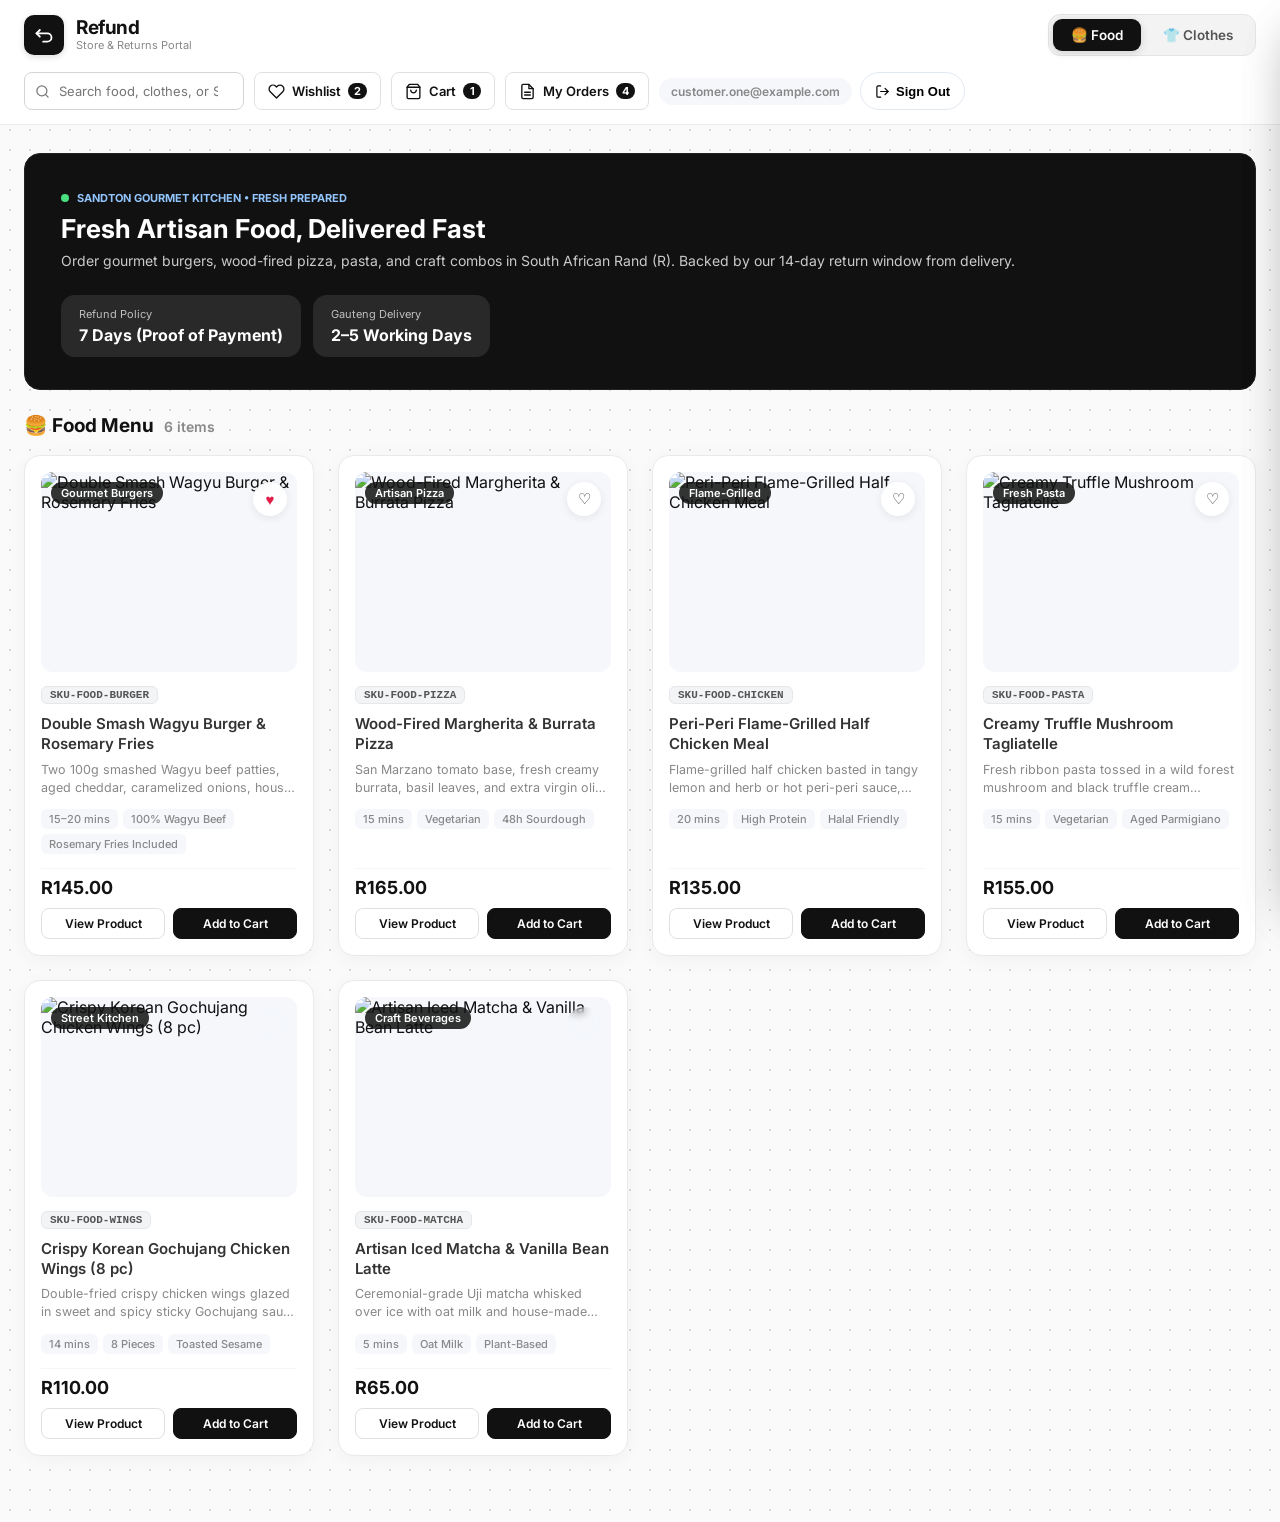
==== frontend/dashboard.html @ 079308e9 "Fix store pages that never ran because of duplicate consts Classic scripts on a page share one globa" ====
<!DOCTYPE html>
<html lang="en">
<head>
  <meta charset="UTF-8" />
  <meta name="viewport" content="width=device-width, initial-scale=1.0" />
  <title>Refund — Storefront &amp; Checkout</title>
  <!-- Inter Font -->
  <link rel="preconnect" href="https://fonts.googleapis.com" />
  <link rel="preconnect" href="https://fonts.gstatic.com" crossorigin />
  <link href="https://fonts.googleapis.com/css2?family=Inter:wght@400;500;600;700&display=swap" rel="stylesheet" />
  <link rel="stylesheet" href="store.css" />
  <!-- Supabase JS SDK v2 via CDN -->
  <script src="https://cdn.jsdelivr.net/npm/@supabase/supabase-js@2"></script>
</head>
<body class="refund-theme">
  <!-- ========================================================================
       1. NAVIGATION BAR
       ======================================================================== -->
  <header class="site-header">
    <div class="header-inner">
      <!-- Left: Refund Logo & Brand -->
      <a href="store.html" class="brand-link" aria-label="Refund Store Home">
        <div class="app-logo" aria-hidden="true">
          <svg width="20" height="20" viewBox="0 0 24 24" fill="none" xmlns="http://www.w3.org/2000/svg">
            <path d="M3 10H16C18.7614 10 21 12.2386 21 15C21 17.7614 18.7614 20 16 20H11" stroke="white" stroke-width="2.2" stroke-linecap="round" stroke-linejoin="round"/>
            <path d="M7 6L3 10L7 14" stroke="white" stroke-width="2.2" stroke-linecap="round" stroke-linejoin="round"/>
          </svg>
        </div>
        <div class="brand-text">
          <span class="brand-name">Refund</span>
          <span class="brand-tag">Store &amp; Returns Portal</span>
        </div>
      </a>

      <!-- Center: Prominent Category Switcher Toggle (🍔 Food vs 👕 Clothes) -->
      <div class="category-switcher" role="tablist" aria-label="Product Category Switcher">
        <button
          type="button"
          class="switcher-pill is-active"
          data-category="food"
          role="tab"
          aria-selected="true"
        >
          <span>🍔 Food</span>
        </button>
        <button
          type="button"
          class="switcher-pill"
          data-category="clothes"
          role="tab"
          aria-selected="false"
        >
          <span>👕 Clothes</span>
        </button>
      </div>

      <!-- Right: Search, Wishlist, Cart, My Orders & Sign Out -->
      <div class="header-actions">
        <!-- Real-Time Search Bar -->
        <div class="search-wrapper">
          <svg class="search-icon" width="15" height="15" viewBox="0 0 24 24" fill="none" stroke="currentColor" stroke-width="2" stroke-linecap="round" stroke-linejoin="round" aria-hidden="true">
            <circle cx="11" cy="11" r="8"></circle>
            <line x1="21" y1="21" x2="16.65" y2="16.65"></line>
          </svg>
          <input
            type="search"
            id="product-search"
            class="search-input"
            placeholder="Search food, clothes, or SKU..."
            aria-label="Search products"
          />
        </div>

        <!-- Wishlist Button -->
        <button type="button" id="open-wishlist-btn" class="action-icon-btn" aria-label="Open Wishlist">
          <svg width="17" height="17" viewBox="0 0 24 24" fill="none" stroke="currentColor" stroke-width="1.9" stroke-linecap="round" stroke-linejoin="round" aria-hidden="true">
            <path d="M20.84 4.61a5.5 5.5 0 0 0-7.78 0L12 5.67l-1.06-1.06a5.5 5.5 0 0 0-7.78 7.78l1.06 1.06L12 21.23l7.78-7.78 1.06-1.06a5.5 5.5 0 0 0 0-7.78z"></path>
          </svg>
          <span class="btn-label">Wishlist</span>
          <span id="wishlist-count-badge" class="counter-badge" hidden>0</span>
        </button>

        <!-- Cart Button -->
        <button type="button" id="open-cart-btn" class="action-icon-btn" aria-label="Open Cart">
          <svg width="17" height="17" viewBox="0 0 24 24" fill="none" stroke="currentColor" stroke-width="1.9" stroke-linecap="round" stroke-linejoin="round" aria-hidden="true">
            <path d="M6 2L3 6v14a2 2 0 0 0 2 2h14a2 2 0 0 0 2-2V6l-3-4z"></path>
            <line x1="3" y1="6" x2="21" y2="6"></line>
            <path d="M16 10a4 4 0 0 1-8 0"></path>
          </svg>
          <span class="btn-label">Cart</span>
          <span id="cart-count-badge" class="counter-badge" hidden>0</span>
        </button>

        <!-- My Orders Link -->
        <a href="orders.html" id="open-orders-btn" class="action-icon-btn" style="text-decoration: none;" aria-label="My Orders">
          <svg width="17" height="17" viewBox="0 0 24 24" fill="none" stroke="currentColor" stroke-width="1.9" stroke-linecap="round" stroke-linejoin="round" aria-hidden="true">
            <path d="M14 2H6a2 2 0 0 0-2 2v16a2 2 0 0 0 2 2h12a2 2 0 0 0 2-2V8z"></path>
            <polyline points="14 2 14 8 20 8"></polyline>
            <line x1="16" y1="13" x2="8" y2="13"></line>
            <line x1="16" y1="17" x2="8" y2="17"></line>
          </svg>
          <span class="btn-label">My Orders</span>
          <span id="orders-count-badge" class="counter-badge" hidden>0</span>
        </a>

        <!-- User Session & Sign Out -->
        <div class="user-menu">
          <span id="user-email-pill" class="user-email-pill" title="Signed-in account">customer.one@example.com</span>
          <button type="button" id="sign-out-btn" class="btn-signout" title="Sign Out">
            <svg width="15" height="15" viewBox="0 0 24 24" fill="none" stroke="currentColor" stroke-width="1.9" stroke-linecap="round" stroke-linejoin="round" aria-hidden="true">
              <path d="M9 21H5a2 2 0 0 1-2-2V5a2 2 0 0 1 2-2h4"></path>
              <polyline points="16 17 21 12 16 7"></polyline>
              <line x1="21" y1="12" x2="9" y2="12"></line>
            </svg>
            <span class="signout-label">Sign Out</span>
          </button>
        </div>
      </div>
    </div>
  </header>

  <!-- ========================================================================
       2. MAIN STOREFRONT CONTAINER
       ======================================================================== -->
  <main class="store-main">
    <!-- Store Hero Card -->
    <section class="store-hero-card">
      <div class="hero-copy">
        <div class="hero-eyebrow">
          <span class="status-dot"></span>
          <span id="hero-category-tag">SANDTON GOURMET FOOD &amp; APPAREL</span>
        </div>
        <h1 id="hero-title" class="hero-title">Fresh Artisan Food, Delivered Fast</h1>
        <p id="hero-subtitle" class="hero-subtitle">
          Every order is backed by our 14-day return window, measured from delivery. Switch between 🍔 Food and 👕 Clothes above.
        </p>
      </div>
      <div class="hero-stats">
        <div class="stat-pill">
          <span class="stat-label">Refund Policy</span>
          <strong class="stat-value">7 Days (Proof of Payment)</strong>
        </div>
        <div class="stat-pill">
          <span class="stat-label">Gauteng Delivery</span>
          <strong class="stat-value">2–5 Working Days</strong>
        </div>
      </div>
    </section>

    <!-- Catalog Toolbar -->
    <section class="catalog-toolbar" aria-label="Catalog Status">
      <div class="toolbar-left">
        <h2 id="catalog-heading" class="catalog-heading">🍔 Food Menu</h2>
        <span id="catalog-count" class="catalog-count">6 items</span>
      </div>
      <div class="toolbar-right">
        <button type="button" id="clear-search-btn" class="btn-outline btn-xs" hidden>
          Clear Filter
        </button>
      </div>
    </section>

    <!-- Product Grid -->
    <section id="product-grid" class="product-grid" aria-live="polite">
      <!-- Populated dynamically by store.js -->
    </section>
  </main>

  <!-- ========================================================================
       3. SLIDE-OVER WISHLIST DRAWER
       ======================================================================== -->
  <div id="drawer-backdrop" class="overlay-backdrop" hidden></div>

  <aside id="wishlist-drawer" class="slide-drawer" aria-labelledby="wishlist-drawer-title" aria-hidden="true">
    <div class="drawer-header">
      <div class="drawer-title-group">
        <h2 id="wishlist-drawer-title" class="drawer-title">Saved Wishlist</h2>
        <span id="wishlist-drawer-count" class="pill-count">0 items</span>
      </div>
      <button type="button" class="icon-close-btn" data-close-drawer="wishlist" aria-label="Close Wishlist">
        <svg width="18" height="18" viewBox="0 0 24 24" fill="none" stroke="currentColor" stroke-width="2" stroke-linecap="round" stroke-linejoin="round"><line x1="18" y1="6" x2="6" y2="18"></line><line x1="6" y1="6" x2="18" y2="18"></line></svg>
      </button>
    </div>

    <div id="wishlist-items-container" class="drawer-body">
      <!-- Populated by store.js -->
    </div>

    <div class="drawer-footer">
      <button type="button" id="move-all-to-cart-btn" class="btn-primary btn-block">
        Move All to Cart
      </button>
    </div>
  </aside>

  <!-- ========================================================================
       4. SLIDE-OVER SHOPPING CART DRAWER
       ======================================================================== -->
  <aside id="cart-drawer" class="slide-drawer" aria-labelledby="cart-drawer-title" aria-hidden="true">
    <div class="drawer-header">
      <div class="drawer-title-group">
        <h2 id="cart-drawer-title" class="drawer-title">Your Shopping Cart</h2>
        <span id="cart-drawer-count" class="pill-count">0 items</span>
      </div>
      <button type="button" class="icon-close-btn" data-close-drawer="cart" aria-label="Close Cart">
        <svg width="18" height="18" viewBox="0 0 24 24" fill="none" stroke="currentColor" stroke-width="2" stroke-linecap="round" stroke-linejoin="round"><line x1="18" y1="6" x2="6" y2="18"></line><line x1="6" y1="6" x2="18" y2="18"></line></svg>
      </button>
    </div>

    <div id="cart-items-container" class="drawer-body">
      <!-- Populated by store.js -->
    </div>

    <div class="drawer-footer">
      <div class="summary-rows">
        <div class="summary-row">
          <span>Subtotal</span>
          <span id="cart-subtotal">R0.00</span>
        </div>
        <div class="summary-row">
          <span>Delivery (Gauteng)</span>
          <span id="cart-tax">Free</span>
        </div>
        <div class="summary-row summary-total">
          <span>Total (ZAR)</span>
          <span id="cart-total">R0.00</span>
        </div>
      </div>
      <button type="button" id="proceed-checkout-btn" class="btn-primary btn-block">
        Proceed to Payment / Checkout
      </button>
    </div>
  </aside>

  <!-- ========================================================================
       5. PRODUCT QUICK-VIEW MODAL
       ======================================================================== -->
  <div id="quick-view-modal" class="modal-overlay" role="dialog" aria-modal="true" aria-labelledby="qv-title" hidden>
    <div class="modal-card modal-card-lg">
      <button type="button" class="icon-close-btn modal-close-floating" id="close-quick-view-btn" aria-label="Close Product Details">
        <svg width="18" height="18" viewBox="0 0 24 24" fill="none" stroke="currentColor" stroke-width="2" stroke-linecap="round" stroke-linejoin="round"><line x1="18" y1="6" x2="6" y2="18"></line><line x1="6" y1="6" x2="18" y2="18"></line></svg>
      </button>

      <div class="qv-grid">
        <div class="qv-image-col">
          <img id="qv-image" src="" alt="" class="qv-image" />
          <span id="qv-category-badge" class="card-badge"></span>
        </div>

        <div class="qv-details-col">
          <div class="qv-header">
            <span id="qv-sku-tag" class="sku-pill">SKU-TSHIRT-M</span>
            <h2 id="qv-title" class="qv-title"></h2>
            <p id="qv-price" class="qv-price"></p>
          </div>

          <p id="qv-description" class="qv-description"></p>

          <!-- Dynamic Specs / Dietary / Size Selector -->
          <div id="qv-dynamic-specs" class="qv-dynamic-specs"></div>

          <!-- Quantity & Action Controls -->
          <div class="qv-controls">
            <div class="qty-selector-group">
              <span class="form-label">Quantity</span>
              <div class="qty-control">
                <button type="button" id="qv-qty-minus" class="qty-btn" aria-label="Decrease quantity">−</button>
                <span id="qv-qty-value" class="qty-value">1</span>
                <button type="button" id="qv-qty-plus" class="qty-btn" aria-label="Increase quantity">+</button>
              </div>
            </div>

            <div class="qv-action-buttons">
              <button type="button" id="qv-wishlist-btn" class="btn-outline">
                <span id="qv-wishlist-text">♡ Add to Wishlist</span>
              </button>
              <button type="button" id="qv-add-cart-btn" class="btn-primary">
                Add to Cart
              </button>
            </div>
          </div>
        </div>
      </div>
    </div>
  </div>

  <!-- ========================================================================
       6. DEMO PAYMENT & ORDER CONFIRMATION MODAL
       ======================================================================== -->
  <div id="checkout-modal" class="modal-overlay" role="dialog" aria-modal="true" aria-labelledby="checkout-modal-title" hidden>
    <div class="modal-card modal-card-md">
      <!-- STEP 1: Payment Method Selection (Credit Card vs Google Pay) -->
      <div id="checkout-form-view">
        <div class="modal-header">
          <div>
            <div class="demo-pill-row">
              <span class="demo-mode-badge">Demo Checkout • South African Rand (R)</span>
            </div>
            <h2 id="checkout-modal-title" class="modal-title">Select Payment Method</h2>
            <p class="modal-subtitle">Saves to <code class="inline-code">public.orders</code> &amp; <code class="inline-code">public.order_items</code></p>
          </div>
          <button type="button" class="icon-close-btn" id="close-checkout-btn" aria-label="Close Checkout">
            <svg width="18" height="18" viewBox="0 0 24 24" fill="none" stroke="currentColor" stroke-width="2" stroke-linecap="round" stroke-linejoin="round"><line x1="18" y1="6" x2="6" y2="18"></line><line x1="6" y1="6" x2="18" y2="18"></line></svg>
          </button>
        </div>

        <div class="payment-total-banner">
          <div>
            <span class="payment-total-label">Order Total</span>
            <span id="checkout-items-count-label" class="payment-total-sub">0 items</span>
          </div>
          <strong id="checkout-summary-total" class="payment-total-value">R0.00</strong>
        </div>

        <div id="checkout-alert" class="inline-alert is-error" hidden></div>

        <div class="form-group" style="margin-bottom: 14px;">
          <label for="shipping-address" class="form-label">Delivery Address (Gauteng)</label>
          <input
            type="text"
            id="shipping-address"
            class="form-input"
            value="123 Example Street, Sandton, Johannesburg"
            required
          />
        </div>

        <!-- Payment Tabs: Credit Card vs Google Pay -->
        <div class="form-group" style="margin-bottom: 16px;">
          <span class="form-label">Choose Payment Option</span>
          <div class="payment-method-tabs payment-method-tabs-2" role="tablist" aria-label="Payment Methods">
            <button type="button" class="payment-tab is-active" data-payment-tab="card" role="tab" aria-selected="true">
              <span>💳 Credit Card</span>
            </button>
            <button type="button" class="payment-tab" data-payment-tab="gpay" role="tab" aria-selected="false">
              <span>G Pay • Google Pay</span>
            </button>
          </div>
        </div>

        <!-- PANEL A: Credit Card Form -->
        <form id="checkout-card-form" class="checkout-form" novalidate>
          <div class="payment-panel">
            <div class="form-group">
              <label for="card-holder" class="form-label">Cardholder Name</label>
              <input
                type="text"
                id="card-holder"
                class="form-input"
                placeholder="Customer One"
                value="Customer One"
                required
              />
            </div>

            <div class="form-group">
              <label for="card-number" class="form-label">Card Number</label>
              <input
                type="text"
                id="card-number"
                class="form-input"
                placeholder="4532 •••• •••• 8891"
                value="4532 8910 2234 8891"
                maxlength="19"
                required
              />
            </div>

            <div class="form-row-2">
              <div class="form-group">
                <label for="card-expiry" class="form-label">Expiry Date (MM/YY)</label>
                <input
                  type="text"
                  id="card-expiry"
                  class="form-input"
                  placeholder="09/28"
                  value="09/28"
                  maxlength="5"
                  required
                />
              </div>
              <div class="form-group">
                <label for="card-cvv" class="form-label">CVV</label>
                <input
                  type="password"
                  id="card-cvv"
                  class="form-input"
                  placeholder="442"
                  value="442"
                  maxlength="4"
                  required
                />
              </div>
            </div>
          </div>

          <button type="submit" id="place-order-card-btn" class="btn-primary btn-block" style="margin-top: 12px;">
            <span id="checkout-card-spinner" class="spinner" hidden></span>
            <span id="checkout-card-btn-text">Pay Now</span>
          </button>
        </form>

        <!-- PANEL B: Google Pay Demo Panel -->
        <div id="checkout-gpay-panel" class="checkout-form" hidden>
          <div class="gpay-sheet-card">
            <div class="gpay-sheet-header">
              <span class="gpay-sheet-title">Fast, one-tap checkout with Google Pay</span>
              <span class="gpay-sheet-sub">Simulates a 1.5-second Google Pay biometric authentication</span>
            </div>

            <button type="button" id="google-pay-action-btn" class="btn-google-pay" aria-label="Pay with Google Pay">
              <span id="gpay-spinner" class="spinner" hidden></span>
              <span id="gpay-btn-content" class="gpay-btn-inner">
                <span>Pay with</span>
                <svg width="18" height="18" viewBox="0 0 18 18" xmlns="http://www.w3.org/2000/svg" aria-hidden="true">
                  <path d="M17.64 9.20455C17.64 8.56636 17.5827 7.95273 17.4764 7.36364H9V10.845H13.8436C13.635 11.97 13.0009 12.9232 12.0477 13.5614V15.8195H14.9564C16.6582 14.2527 17.64 11.9455 17.64 9.20455Z" fill="#4285F4"/>
                  <path d="M9 18C11.43 18 13.4673 17.1941 14.9564 15.8195L12.0477 13.5614C11.2418 14.1014 10.2109 14.4205 9 14.4205C6.65591 14.4205 4.67182 12.8373 3.96409 10.71H0.957275V13.0418C2.43818 15.9832 5.48182 18 9 18Z" fill="#34A853"/>
                  <path d="M3.96409 10.71C3.78409 10.17 3.68182 9.59318 3.68182 9C3.68182 8.40682 3.78409 7.83 3.96409 7.29V4.95818H0.957275C0.347727 6.17318 0 7.54773 0 9C0 10.4523 0.347727 11.8268 0.957275 13.0418L3.96409 10.71Z" fill="#FBBC05"/>
                  <path d="M9 3.57955C10.3214 3.57955 11.5077 4.03364 12.4405 4.92545L15.0218 2.34409C13.4632 0.891818 11.4259 0 9 0C5.48182 0 2.43818 2.01682 0.957275 4.95818L3.96409 7.29C4.67182 5.16273 6.65591 3.57955 9 3.57955Z" fill="#EA4335"/>
                </svg>
                <span>Pay</span>
              </span>
              <span id="gpay-status-text" hidden>Authenticating Google Pay...</span>
            </button>
          </div>
        </div>
      </div>

      <!-- STEP 2: Payment Confirmation View ("Payment Successful — Demo Mode") -->
      <div id="order-confirmation-view" class="confirmation-view" hidden>
        <div class="confirm-badge-icon confirm-badge-animated" aria-hidden="true">
          <svg width="26" height="26" viewBox="0 0 24 24" fill="none" stroke="currentColor" stroke-width="2.5" stroke-linecap="round" stroke-linejoin="round">
            <polyline points="20 6 9 17 4 12"></polyline>
          </svg>
        </div>

        <div class="confirm-demo-pill">Payment Successful — Demo Mode</div>
        <h2 class="confirm-title">Order Confirmed!</h2>
        <p class="confirm-subtitle">Saved to <code class="inline-code">public.orders</code> &amp; ready for tracking or AI refund evaluation.</p>

        <!-- Receipt Box -->
        <div class="receipt-box">
          <div class="receipt-meta-row">
            <span>Order Number</span>
            <div class="order-code-inline">
              <strong id="confirm-order-code" class="order-code-value">DEMO-1011</strong>
              <button type="button" id="copy-order-code-btn" class="btn-outline btn-xs">Copy</button>
            </div>
          </div>
          <div class="receipt-meta-row">
            <span>Payment Method</span>
            <strong id="confirm-payment-method">Credit Card</strong>
          </div>
          <div class="receipt-divider"></div>
          <div id="confirm-items-summary" class="confirm-items-list"></div>
          <div class="receipt-divider"></div>
          <div class="receipt-total-row">
            <span>Total Paid (ZAR)</span>
            <strong id="confirm-total-paid">R0.00</strong>
          </div>
        </div>

        <div class="confirm-actions">
          <button type="button" id="continue-shopping-btn" class="btn-outline">Continue Shopping</button>
          <a href="orders.html" id="view-manage-order-btn" class="btn-primary" style="text-decoration: none;">
            View &amp; Manage Order
          </a>
        </div>
      </div>
    </div>
  </div>

  <!-- Toast Notification Container -->
  <div id="toast-container" class="toast-container" aria-live="polite"></div>

  <script src="supabase-public.example.js"></script>
  <script src="supabase-config.js"></script>
  <script src="store.js"></script>
</body>
</html>
---- frontend/store.css ----
/* ==========================================================================
   Refund × Shopnest — Full-Width Responsive Website Stylesheet (store.css)
   ========================================================================== */

*,
*::before,
*::after {
  box-sizing: border-box;
  margin: 0;
  padding: 0;
}

/* 1. VISUAL DESIGN TOKENS (SHOPNEST REFERENCE TEMPLATE) */
:root {
  --bg-white: #ffffff;
  --off-white: #f5f7fb;
  --black: #121212;
  --blue: #0056D2;
  --blue-hover: #0044a8;
  --light-blue: #E5F0FF;
  --text-dark: #333333;
  --text-gray: #888888;

  /* Compatibility & Status Tokens */
  --card-bg: #ffffff;
  --card-border: #eaeaea;
  --border-subtle: #e2e8f0;
  --border-input: #cbd5e1;
  --text-primary: #121212;
  --text-secondary: #555555;
  --text-muted: #888888;
  --bg-hover: #eef2f9;
  --bg-pill: #eef2f9;
  --shadow-card: 0 4px 14px rgba(0, 0, 0, 0.04);
  --shadow-modal: 0 24px 48px -12px rgba(0, 0, 0, 0.18);
  --danger-bg: #fef2f2;
  --danger-border: #fecaca;
  --danger-text: #b91c1c;
  --success-bg: #f0fdf4;
  --success-border: #bbf7d0;
  --success-text: #15803d;
  --warn-bg: #fffbeb;
  --warn-border: #fde68a;
  --warn-text: #b45309;
  --info-bg: #eff6ff;
  --info-border: #bfdbfe;
  --info-text: #1d4ed8;
}

[hidden] {
  display: none !important;
}

html {
  scroll-behavior: smooth;
}

body {
  min-height: 100vh;
  display: flex;
  flex-direction: column;
  font-family: 'Segoe UI', Roboto, Helvetica, Arial, sans-serif;
  background-color: var(--off-white);
  color: var(--text-dark);
  -webkit-font-smoothing: antialiased;
  -moz-osx-font-smoothing: grayscale;
}

.font-mono {
  font-family: ui-monospace, SFMono-Regular, Menlo, Monaco, Consolas, monospace;
  letter-spacing: 0.02em;
}

.inline-code {
  font-family: ui-monospace, SFMono-Regular, Menlo, Monaco, Consolas, monospace;
  font-size: 12px;
  background-color: var(--light-blue);
  color: var(--blue);
  padding: 2px 6px;
  border-radius: 5px;
}

/* ==========================================================================
   2. UNIFIED TOP WEBSITE NAVBAR (.top-header)
   ========================================================================== */
.top-header {
  position: sticky;
  top: 0;
  width: 100%;
  background: rgba(255, 255, 255, 0.95);
  backdrop-filter: blur(10px);
  border-bottom: 1px solid rgba(0, 0, 0, 0.05);
  z-index: 1000;
  transition: transform 0.3s cubic-bezier(0.16, 1, 0.3, 1), box-shadow 0.2s ease;
}

.top-header.header-hidden {
  transform: translateY(-100%);
}

.header-container {
  max-width: 1280px;
  margin: 0 auto;
  padding: 14px 24px;
  display: flex;
  align-items: center;
  justify-content: space-between;
  gap: 20px;
}

/* Left: Brand Logo */
.brand-logo {
  display: inline-flex;
  align-items: center;
  gap: 11px;
  text-decoration: none;
  color: var(--black);
  flex-shrink: 0;
}

.brand-icon-wrap {
  width: 40px;
  height: 40px;
  border-radius: 12px;
  background-color: var(--light-blue);
  color: var(--blue);
  display: inline-flex;
  align-items: center;
  justify-content: center;
  font-size: 18px;
}

.brand-titles {
  display: flex;
  flex-direction: column;
}

.brand-name {
  font-size: 19px;
  font-weight: 700;
  color: var(--black);
  letter-spacing: -0.02em;
  line-height: 1.1;
}

.brand-subtitle {
  font-size: 11px;
  color: var(--text-gray);
  font-weight: 500;
}

/* Center: Pill Search Bar + Blue Pill Filter Button */
.header-search-area {
  display: flex;
  align-items: center;
  gap: 10px;
  flex: 1;
  max-width: 560px;
}

.search-bar {
  position: relative;
  display: flex;
  align-items: center;
  background: var(--off-white);
  border-radius: 25px;
  max-width: 480px;
  width: 100%;
  padding: 0 16px;
  border: 1px solid transparent;
  transition: border-color 0.2s ease, background-color 0.2s ease, box-shadow 0.2s ease;
}

.search-bar:focus-within {
  background: var(--bg-white);
  border-color: var(--blue);
  box-shadow: 0 0 0 3px rgba(0, 86, 210, 0.12);
}

.search-bar .search-icon {
  color: var(--text-gray);
  font-size: 14px;
  margin-right: 10px;
  pointer-events: none;
}

.search-bar input {
  width: 100%;
  border: none;
  background: transparent;
  padding: 11px 0;
  font-family: inherit;
  font-size: 14px;
  color: var(--text-dark);
  outline: none;
}

.search-bar input::placeholder {
  color: var(--text-gray);
}

/* Filter Button & Popover */
.filter-dropdown-wrapper {
  position: relative;
}

.filter-btn {
  display: inline-flex;
  align-items: center;
  gap: 8px;
  background: var(--blue);
  color: var(--bg-white);
  border: none;
  border-radius: 25px;
  padding: 10px 18px;
  font-family: inherit;
  font-size: 13px;
  font-weight: 600;
  cursor: pointer;
  transition: background-color 0.2s ease, transform 0.15s ease;
  white-space: nowrap;
}

.filter-btn:hover {
  background: var(--blue-hover);
  transform: translateY(-1px);
}

.filter-popover {
  position: absolute;
  top: calc(100% + 10px);
  right: 0;
  width: 270px;
  background: var(--bg-white);
  border-radius: 16px;
  padding: 18px;
  box-shadow: 0 16px 36px rgba(0, 0, 0, 0.12);
  border: 1px solid rgba(0, 0, 0, 0.06);
  z-index: 1100;
  display: flex;
  flex-direction: column;
  gap: 14px;
}

.filter-popover-header {
  display: flex;
  align-items: center;
  justify-content: space-between;
  font-size: 14px;
  color: var(--black);
}

.text-reset-btn {
  background: none;
  border: none;
  color: var(--blue);
  font-size: 12px;
  font-weight: 600;
  cursor: pointer;
}

.price-range-slider {
  width: 100%;
  accent-color: var(--blue);
  cursor: pointer;
}

/* Right: Desktop Navigation Links */
.desktop-nav {
  display: flex;
  align-items: center;
  gap: 6px;
}

.nav-item {
  position: relative;
  display: inline-flex;
  align-items: center;
  gap: 7px;
  padding: 8px 15px;
  border-radius: 25px;
  border: none;
  background: transparent;
  color: var(--text-dark);
  font-family: inherit;
  font-size: 13px;
  font-weight: 600;
  text-decoration: none;
  cursor: pointer;
  transition: background-color 0.2s ease, color 0.2s ease;
  white-space: nowrap;
}

.nav-item:hover {
  background: var(--light-blue);
  color: var(--blue);
}

.nav-item.active {
  background: var(--blue);
  color: var(--bg-white);
  border-radius: 25px;
  padding: 8px 18px;
}

.nav-badge {
  display: inline-flex;
  align-items: center;
  justify-content: center;
  min-width: 19px;
  height: 19px;
  padding: 0 5px;
  border-radius: 999px;
  background: var(--blue);
  color: var(--bg-white);
  font-size: 11px;
  font-weight: 700;
}

.nav-item.active .nav-badge {
  background: var(--bg-white);
  color: var(--blue);
}

.nav-profile-group {
  display: inline-flex;
  align-items: center;
  gap: 6px;
  margin-left: 4px;
  padding-left: 10px;
  border-left: 1px solid rgba(0, 0, 0, 0.08);
}

.user-session-pill {
  max-width: 135px;
  overflow: hidden;
  text-overflow: ellipsis;
  white-space: nowrap;
  font-size: 12px;
  font-weight: 600;
  color: var(--text-gray);
  background: var(--off-white);
  padding: 6px 12px;
  border-radius: 25px;
}

.nav-signout:hover {
  background: var(--danger-bg);
  color: var(--danger-text);
}

/* ==========================================================================
   3. PAGE CONTAINER & WIDE HERO BANNER (.promo-banner)
   ========================================================================== */
.page-container {
  max-width: 1280px;
  width: 100%;
  margin: 0 auto;
  padding: 0 24px 64px;
  flex: 1;
}

.promo-banner {
  background: var(--black);
  color: var(--bg-white);
  border-radius: 24px;
  padding: 48px 60px;
  margin: 30px 0;
  display: grid;
  grid-template-columns: 1.2fr 0.9fr;
  align-items: center;
  gap: 40px;
  box-shadow: 0 20px 40px rgba(0, 0, 0, 0.12);
  overflow: hidden;
}

.promo-content {
  display: flex;
  flex-direction: column;
  align-items: flex-start;
}

.promo-eyebrow {
  display: inline-flex;
  align-items: center;
  gap: 8px;
  font-size: 11px;
  font-weight: 700;
  letter-spacing: 0.08em;
  text-transform: uppercase;
  color: #93c5fd;
  background: rgba(255, 255, 255, 0.08);
  padding: 6px 14px;
  border-radius: 25px;
  margin-bottom: 16px;
}

.live-dot {
  width: 8px;
  height: 8px;
  border-radius: 50%;
  background: #4ade80;
}

.promo-headline {
  font-size: clamp(28px, 4vw, 44px);
  font-weight: 800;
  line-height: 1.15;
  letter-spacing: -0.02em;
  color: var(--bg-white);
  margin-bottom: 14px;
}

.promo-subtext {
  font-size: 15px;
  color: rgba(255, 255, 255, 0.76);
  line-height: 1.6;
  max-width: 540px;
  margin-bottom: 26px;
}

.promo-cta-group {
  display: flex;
  align-items: center;
  gap: 14px;
  flex-wrap: wrap;
}

.promo-cta-btn {
  display: inline-flex;
  align-items: center;
  gap: 10px;
  background: var(--blue);
  color: var(--bg-white);
  border: none;
  border-radius: 25px;
  padding: 14px 28px;
  font-family: inherit;
  font-size: 14px;
  font-weight: 700;
  cursor: pointer;
  transition: transform 0.2s ease, background-color 0.2s ease, box-shadow 0.2s ease;
}

.promo-cta-btn:hover {
  background: var(--blue-hover);
  transform: translateY(-2px);
  box-shadow: 0 10px 20px rgba(0, 86, 210, 0.35);
}

.promo-secondary-btn {
  display: inline-flex;
  align-items: center;
  gap: 8px;
  background: rgba(255, 255, 255, 0.1);
  color: var(--bg-white);
  text-decoration: none;
  border-radius: 25px;
  padding: 13px 22px;
  font-size: 13px;
  font-weight: 600;
  border: 1px solid rgba(255, 255, 255, 0.16);
  transition: background-color 0.2s ease, transform 0.2s ease;
}

.promo-secondary-btn:hover {
  background: rgba(255, 255, 255, 0.18);
  transform: translateY(-2px);
}

.promo-Visual {
  display: flex;
  justify-content: flex-end;
}

.promo-image-frame {
  position: relative;
  width: 100%;
  max-width: 420px;
  height: 240px;
  border-radius: 16px;
  overflow: hidden;
  border: 1px solid rgba(255, 255, 255, 0.14);
}

.promo-img {
  width: 100%;
  height: 100%;
  object-fit: cover;
  transition: transform 0.4s ease;
}

.promo-banner:hover .promo-img {
  transform: scale(1.04);
}

.promo-floating-tag {
  position: absolute;
  bottom: 12px;
  left: 12px;
  background: rgba(18, 18, 18, 0.85);
  backdrop-filter: blur(8px);
  color: var(--bg-white);
  padding: 6px 12px;
  border-radius: 25px;
  font-size: 12px;
  font-weight: 600;
  display: inline-flex;
  align-items: center;
  gap: 6px;
}

.promo-floating-tag i {
  color: #4ade80;
}

/* ==========================================================================
   4. CATEGORY FILTER BAR (.categories)
   ========================================================================== */
.categories-section {
  margin-bottom: 24px;
}

.categories {
  display: flex;
  align-items: center;
  gap: 12px;
  flex-wrap: wrap;
  margin-bottom: 18px;
}

.category-pill {
  display: inline-flex;
  align-items: center;
  gap: 8px;
  border-radius: 25px;
  padding: 10px 24px;
  background: var(--bg-white);
  color: var(--text-dark);
  border: 1px solid rgba(0, 0, 0, 0.05);
  box-shadow: 0 2px 8px rgba(0, 0, 0, 0.03);
  font-family: inherit;
  font-size: 14px;
  font-weight: 600;
  cursor: pointer;
  transition: all 0.2s ease;
}

.category-pill:hover {
  transform: translateY(-1px);
  box-shadow: 0 4px 12px rgba(0, 0, 0, 0.06);
}

.category-pill.active,
.category-pill.is-active {
  background: var(--black);
  color: var(--bg-white);
  border-color: var(--black);
}

.catalog-meta-bar {
  display: flex;
  align-items: center;
  justify-content: space-between;
  gap: 12px;
}

.catalog-count {
  font-size: 14px;
  font-weight: 600;
  color: var(--text-gray);
}

.sync-indicator {
  font-size: 12px;
  font-weight: 600;
  color: var(--text-dark);
  background: var(--bg-white);
  padding: 6px 14px;
  border-radius: 25px;
  box-shadow: 0 2px 6px rgba(0, 0, 0, 0.03);
  display: inline-flex;
  align-items: center;
  gap: 6px;
}

.sync-indicator i {
  color: #16a34a;
}

/* ==========================================================================
   5. RESPONSIVE MULTI-COLUMN CARD GRID (.product-grid & .product-card)
   ========================================================================== */
.product-grid {
  display: grid;
  grid-template-columns: repeat(auto-fill, minmax(250px, 1fr));
  gap: 24px;
}

.product-card {
  background: var(--bg-white);
  border-radius: 16px;
  padding: 16px;
  box-shadow: var(--shadow-card);
  display: flex;
  flex-direction: column;
  transition: transform 0.2s ease, box-shadow 0.2s ease;
  border: 1px solid rgba(0, 0, 0, 0.03);
}

.product-card:hover {
  transform: translateY(-4px);
  box-shadow: 0 12px 24px rgba(0, 0, 0, 0.08);
}

.product-media {
  position: relative;
  height: 200px;
  border-radius: 12px;
  overflow: hidden;
  background-color: var(--off-white);
  margin-bottom: 14px;
  cursor: pointer;
}

.product-image {
  width: 100%;
  height: 100%;
  object-fit: cover;
  transition: transform 0.35s ease;
}

.product-card:hover .product-image {
  transform: scale(1.04);
}

.category-badge {
  position: absolute;
  top: 10px;
  left: 10px;
  background: rgba(18, 18, 18, 0.82);
  backdrop-filter: blur(6px);
  color: var(--bg-white);
  font-size: 11px;
  font-weight: 600;
  padding: 4px 10px;
  border-radius: 25px;
}

/* Top-Right Circular .fav-icon Button */
.fav-icon {
  position: absolute;
  top: 10px;
  right: 10px;
  width: 34px;
  height: 34px;
  border-radius: 50%;
  border: none;
  background: rgba(255, 255, 255, 0.92);
  backdrop-filter: blur(4px);
  color: var(--text-dark);
  display: inline-flex;
  align-items: center;
  justify-content: center;
  font-size: 15px;
  cursor: pointer;
  box-shadow: 0 2px 8px rgba(0, 0, 0, 0.08);
  transition: transform 0.15s ease, color 0.15s ease, background-color 0.15s ease;
}

.fav-icon:hover {
  transform: scale(1.08);
  background: var(--bg-white);
}

.fav-icon.is-wishlisted {
  color: #e11d48;
}

.product-title {
  font-size: 15px;
  font-weight: 600;
  color: var(--text-dark);
  line-height: 1.35;
  margin-bottom: 6px;
  cursor: pointer;
}

.product-title:hover {
  color: var(--blue);
}

.product-desc {
  font-size: 12.5px;
  color: var(--text-gray);
  line-height: 1.45;
  margin-bottom: 12px;
  display: -webkit-box;
  -webkit-line-clamp: 2;
  -webkit-box-orient: vertical;
  overflow: hidden;
}

.product-meta-tags {
  display: flex;
  flex-wrap: wrap;
  gap: 5px;
  margin-bottom: 14px;
}

.meta-tag {
  font-size: 11px;
  font-weight: 500;
  color: var(--text-gray);
  background: var(--off-white);
  padding: 3px 8px;
  border-radius: 6px;
}

/* Bottom Flex Row with Price (18px, bold) & Circular .add-btn (36x36) */
.card-bottom-row {
  margin-top: auto;
  display: flex;
  align-items: center;
  justify-content: space-between;
  gap: 10px;
  padding-top: 8px;
  border-top: 1px solid rgba(0, 0, 0, 0.04);
}

.price-block {
  display: flex;
  flex-direction: column;
}

.product-price {
  font-size: 18px;
  font-weight: 700;
  color: var(--black);
}

.quick-view-link {
  font-size: 11px;
  font-weight: 600;
  color: var(--blue);
  background: none;
  border: none;
  padding: 0;
  text-align: left;
  cursor: pointer;
}

.quick-view-link:hover {
  text-decoration: underline;
}

.card-action-btns {
  display: inline-flex;
  align-items: center;
  gap: 8px;
}

.add-btn {
  width: 36px;
  height: 36px;
  border-radius: 50%;
  border: none;
  background: var(--light-blue);
  color: var(--blue);
  display: inline-flex;
  align-items: center;
  justify-content: center;
  font-size: 14px;
  cursor: pointer;
  transition: background-color 0.2s ease, color 0.2s ease, transform 0.15s ease;
}

.add-btn:hover {
  background: var(--blue);
  color: var(--bg-white);
  transform: scale(1.06);
}

.add-btn-secondary {
  background: var(--off-white);
  color: var(--text-dark);
}

.add-btn-secondary:hover {
  background: var(--black);
  color: var(--bg-white);
}

/* ==========================================================================
   6. WEBSITE FOOTER (.site-footer) & MOBILE BOTTOM NAV
   ========================================================================== */
.site-footer {
  background: var(--black);
  color: var(--bg-white);
  margin-top: auto;
  padding: 52px 24px 28px;
}

.footer-container {
  max-width: 1280px;
  margin: 0 auto;
  display: grid;
  grid-template-columns: 1.5fr 1fr 1fr 1fr;
  gap: 36px;
  padding-bottom: 36px;
  border-bottom: 1px solid rgba(255, 255, 255, 0.1);
}

.footer-logo {
  display: flex;
  align-items: center;
  gap: 10px;
  margin-bottom: 14px;
}

.footer-brand-name {
  font-size: 20px;
  font-weight: 700;
  color: var(--bg-white);
}

.footer-desc {
  font-size: 13.5px;
  color: rgba(255, 255, 255, 0.65);
  line-height: 1.6;
  max-width: 320px;
}

.footer-links-col h4 {
  font-size: 14px;
  font-weight: 700;
  margin-bottom: 14px;
  color: var(--bg-white);
}

.footer-links-col ul {
  list-style: none;
  display: flex;
  flex-direction: column;
  gap: 9px;
}

.footer-links-col a {
  color: rgba(255, 255, 255, 0.68);
  text-decoration: none;
  font-size: 13px;
  transition: color 0.15s ease;
}

.footer-links-col a:hover {
  color: var(--bg-white);
}

.footer-bottom {
  max-width: 1280px;
  margin: 22px auto 0;
  font-size: 12px;
  color: rgba(255, 255, 255, 0.5);
  text-align: center;
}

/* Mobile Bottom Navigation (Hidden on desktop, shown on < 768px) */
.mobile-bottom-nav {
  display: none;
}

/* ==========================================================================
   7. SHARED BUTTONS, DRAWERS, MODALS & ORDERS PAGE COMPATIBILITY
   ========================================================================== */
.btn-primary {
  background-color: var(--blue);
  color: var(--bg-white);
  font-family: inherit;
  font-size: 13px;
  font-weight: 600;
  border: 1px solid var(--blue);
  border-radius: 25px;
  padding: 10px 18px;
  cursor: pointer;
  display: inline-flex;
  align-items: center;
  justify-content: center;
  gap: 8px;
  transition: background-color 0.15s ease, opacity 0.15s ease;
}

.btn-primary:hover:not(:disabled) {
  background-color: var(--blue-hover);
}

.btn-primary:disabled {
  opacity: 0.55;
  cursor: not-allowed;
}

.btn-solid-black {
  background-color: var(--black);
  color: var(--bg-white);
  font-family: inherit;
  font-size: 14px;
  font-weight: 700;
  border: 1px solid var(--black);
  border-radius: 12px;
  padding: 13px 18px;
  cursor: pointer;
  display: inline-flex;
  align-items: center;
  justify-content: center;
  gap: 8px;
  transition: opacity 0.15s ease, background-color 0.15s ease;
}

.btn-solid-black:hover:not(:disabled) {
  background-color: #262626;
}

.btn-solid-black:disabled {
  opacity: 0.5;
  cursor: not-allowed;
}

.btn-outline {
  background-color: var(--bg-white);
  color: var(--text-dark);
  font-family: inherit;
  font-size: 13px;
  font-weight: 600;
  border: 1px solid var(--border-subtle);
  border-radius: 25px;
  padding: 10px 16px;
  cursor: pointer;
  display: inline-flex;
  align-items: center;
  justify-content: center;
  gap: 7px;
  transition: background-color 0.15s ease;
}

.btn-outline:hover:not(:disabled) {
  background-color: var(--light-blue);
  color: var(--blue);
}

.btn-danger-outline {
  background-color: #ffffff;
  color: var(--danger-text);
  font-family: inherit;
  font-size: 12px;
  font-weight: 600;
  border: 1px solid var(--danger-border);
  border-radius: 25px;
  padding: 8px 14px;
  cursor: pointer;
  transition: background-color 0.15s ease;
}

.btn-danger-outline:hover:not(:disabled) {
  background-color: var(--danger-bg);
}

.btn-block {
  width: 100%;
}

.btn-sm {
  padding: 7px 14px;
  font-size: 12px;
}

.btn-xs {
  padding: 5px 11px;
  font-size: 12px;
}

.icon-close-btn {
  width: 34px;
  height: 34px;
  border-radius: 50%;
  border: 1px solid var(--border-subtle);
  background-color: var(--bg-white);
  color: var(--text-dark);
  display: inline-flex;
  align-items: center;
  justify-content: center;
  cursor: pointer;
  transition: background-color 0.15s ease;
}

.icon-close-btn:hover {
  background-color: var(--light-blue);
  color: var(--blue);
}

/* Slide-Over Drawers */
.overlay-backdrop {
  position: fixed;
  inset: 0;
  z-index: 1200;
  background-color: rgba(18, 18, 18, 0.45);
  backdrop-filter: blur(2px);
}

.slide-drawer {
  position: fixed;
  top: 0;
  right: 0;
  bottom: 0;
  z-index: 1300;
  width: 100%;
  max-width: 420px;
  background-color: var(--bg-white);
  box-shadow: var(--shadow-modal);
  display: flex;
  flex-direction: column;
  transform: translateX(100%);
  transition: transform 0.25s cubic-bezier(0.16, 1, 0.3, 1);
}

.slide-drawer.is-open {
  transform: translateX(0);
}

.drawer-header {
  padding: 20px 24px;
  border-bottom: 1px solid var(--card-border);
  display: flex;
  align-items: center;
  justify-content: space-between;
}

.drawer-title-group {
  display: flex;
  align-items: center;
  gap: 10px;
}

.drawer-title {
  font-size: 18px;
  font-weight: 700;
  color: var(--black);
}

.pill-count {
  font-size: 12px;
  font-weight: 600;
  color: var(--blue);
  background-color: var(--light-blue);
  padding: 3px 10px;
  border-radius: 999px;
}

.drawer-body {
  flex: 1;
  overflow-y: auto;
  padding: 20px 24px;
  display: flex;
  flex-direction: column;
  gap: 14px;
}

.drawer-item {
  display: flex;
  gap: 14px;
  padding: 14px;
  border-radius: 14px;
  border: 1px solid var(--card-border);
  background-color: var(--bg-white);
}

.drawer-item-img {
  width: 68px;
  height: 68px;
  border-radius: 10px;
  object-fit: cover;
  background-color: var(--off-white);
  flex-shrink: 0;
}

.drawer-item-info {
  flex: 1;
  min-width: 0;
}

.drawer-item-title {
  font-size: 14px;
  font-weight: 600;
  color: var(--black);
  margin-bottom: 2px;
}

.drawer-item-meta {
  font-size: 12px;
  color: var(--text-gray);
  margin-bottom: 8px;
}

.drawer-item-bottom {
  display: flex;
  align-items: center;
  justify-content: space-between;
  gap: 8px;
}

.drawer-item-price {
  font-size: 14px;
  font-weight: 700;
  color: var(--black);
}

.qty-mini {
  display: inline-flex;
  align-items: center;
  border: 1px solid var(--border-subtle);
  border-radius: 8px;
  overflow: hidden;
}

.qty-mini button {
  width: 26px;
  height: 26px;
  border: none;
  background: var(--bg-white);
  font-weight: 600;
  cursor: pointer;
}

.qty-mini button:hover {
  background-color: var(--light-blue);
}

.qty-mini span {
  padding: 0 8px;
  font-size: 12px;
  font-weight: 600;
}

.drawer-footer {
  padding: 20px 24px;
  border-top: 1px solid var(--card-border);
  background-color: var(--off-white);
}

.summary-rows {
  display: flex;
  flex-direction: column;
  gap: 8px;
  margin-bottom: 16px;
}

.summary-row {
  display: flex;
  justify-content: space-between;
  font-size: 13px;
  color: var(--text-gray);
}

.summary-total {
  font-size: 16px;
  font-weight: 700;
  color: var(--black);
  padding-top: 8px;
  border-top: 1px solid var(--card-border);
}

/* Modals */
.modal-overlay {
  position: fixed;
  inset: 0;
  z-index: 1400;
  background-color: rgba(18, 18, 18, 0.5);
  backdrop-filter: blur(4px);
  display: flex;
  align-items: center;
  justify-content: center;
  padding: 20px;
  overflow-y: auto;
}

.modal-card {
  position: relative;
  width: 100%;
  background-color: var(--bg-white);
  border-radius: 20px;
  border: 1px solid var(--card-border);
  box-shadow: var(--shadow-modal);
  max-height: 92vh;
  overflow-y: auto;
  padding: 28px;
}

.modal-card-md {
  max-width: 520px;
}

.modal-card-lg {
  max-width: 780px;
}

.modal-close-floating {
  position: absolute;
  top: 18px;
  right: 18px;
  z-index: 5;
}

.modal-header {
  display: flex;
  align-items: flex-start;
  justify-content: space-between;
  gap: 16px;
  margin-bottom: 20px;
}

.modal-title {
  font-size: 20px;
  font-weight: 700;
  color: var(--black);
}

.modal-subtitle {
  font-size: 13px;
  color: var(--text-gray);
  margin-top: 3px;
}

.demo-pill-row {
  display: flex;
  align-items: center;
  gap: 8px;
}

.demo-mode-badge {
  font-size: 11px;
  font-weight: 600;
  background-color: var(--light-blue);
  color: var(--blue);
  padding: 3px 10px;
  border-radius: 999px;
}

/* Quick View Layout */
.qv-grid {
  display: grid;
  grid-template-columns: 1fr 1.1fr;
  gap: 28px;
}

.qv-image-col {
  position: relative;
  border-radius: 14px;
  overflow: hidden;
  background-color: var(--off-white);
  min-height: 320px;
}

.qv-image {
  width: 100%;
  height: 100%;
  object-fit: cover;
}

.qv-details-col {
  display: flex;
  flex-direction: column;
}

.qv-header {
  margin-bottom: 12px;
}

.qv-title {
  font-size: 22px;
  font-weight: 700;
  color: var(--black);
  margin-bottom: 6px;
}

.qv-price {
  font-size: 20px;
  font-weight: 700;
  color: var(--blue);
}

.qv-description {
  font-size: 14px;
  color: var(--text-gray);
  line-height: 1.55;
  margin-bottom: 18px;
}

.qv-dynamic-specs {
  margin-bottom: 20px;
  display: flex;
  flex-direction: column;
  gap: 14px;
}

.nutrition-grid {
  display: grid;
  grid-template-columns: repeat(4, 1fr);
  gap: 8px;
}

.nutrition-box {
  background-color: var(--off-white);
  border-radius: 10px;
  padding: 8px;
  text-align: center;
}

.nutrition-box span {
  display: block;
  font-size: 11px;
  color: var(--text-gray);
}

.nutrition-box strong {
  font-size: 13px;
  color: var(--black);
}

.option-pills {
  display: flex;
  flex-wrap: wrap;
  gap: 8px;
}

.option-pill {
  padding: 7px 14px;
  border-radius: 25px;
  border: 1px solid var(--border-input);
  background-color: var(--bg-white);
  font-family: inherit;
  font-size: 12px;
  font-weight: 600;
  cursor: pointer;
  transition: all 0.15s ease;
}

.option-pill.is-selected {
  background-color: var(--black);
  color: var(--bg-white);
  border-color: var(--black);
}

.qv-controls {
  margin-top: auto;
  display: flex;
  flex-direction: column;
  gap: 16px;
}

.qty-control {
  display: inline-flex;
  align-items: center;
  border: 1px solid var(--border-input);
  border-radius: 25px;
  overflow: hidden;
  width: fit-content;
}

.qty-btn {
  width: 36px;
  height: 36px;
  border: none;
  background-color: var(--bg-white);
  font-size: 16px;
  font-weight: 600;
  cursor: pointer;
}

.qty-btn:hover {
  background-color: var(--light-blue);
}

.qty-value {
  padding: 0 14px;
  font-size: 14px;
  font-weight: 600;
}

.qv-action-buttons {
  display: grid;
  grid-template-columns: 1fr 1fr;
  gap: 10px;
}

/* Checkout & Forms */
.payment-total-banner {
  display: flex;
  align-items: center;
  justify-content: space-between;
  padding: 14px 18px;
  border-radius: 14px;
  background-color: var(--off-white);
  margin-bottom: 16px;
}

.payment-total-label {
  display: block;
  font-size: 12px;
  font-weight: 600;
  color: var(--text-dark);
}

.payment-total-sub {
  font-size: 11px;
  color: var(--text-gray);
}

.payment-total-value {
  font-size: 22px;
  font-weight: 700;
  color: var(--blue);
}

.checkout-form {
  display: flex;
  flex-direction: column;
  gap: 16px;
}

.form-row-2 {
  display: grid;
  grid-template-columns: 1fr 1fr;
  gap: 12px;
}

.form-group {
  display: flex;
  flex-direction: column;
  gap: 6px;
}

.form-label {
  font-size: 13px;
  font-weight: 600;
  color: var(--text-dark);
}

.form-input {
  width: 100%;
  border-radius: 10px;
  border: 1px solid var(--border-input);
  padding: 10px 12px;
  font-family: inherit;
  font-size: 14px;
  color: var(--text-dark);
  background-color: var(--bg-white);
}

.form-input:focus {
  outline: none;
  border-color: var(--blue);
  box-shadow: 0 0 0 2px rgba(0, 86, 210, 0.15);
}

.form-textarea {
  resize: vertical;
}

.payment-method-tabs {
  display: grid;
  grid-template-columns: repeat(3, 1fr);
  gap: 8px;
}

.payment-method-tabs-2 {
  grid-template-columns: 1fr 1fr;
}

.payment-tab {
  padding: 11px 14px;
  border-radius: 10px;
  border: 1px solid var(--border-subtle);
  background-color: var(--bg-white);
  font-family: inherit;
  font-size: 13px;
  font-weight: 600;
  color: var(--text-dark);
  display: inline-flex;
  align-items: center;
  justify-content: center;
  gap: 8px;
  cursor: pointer;
  transition: all 0.15s ease;
}

.payment-tab.is-active {
  border-color: var(--blue);
  background-color: var(--blue);
  color: var(--bg-white);
}

.payment-panel {
  display: flex;
  flex-direction: column;
  gap: 12px;
  padding: 16px;
  border-radius: 14px;
  background-color: var(--off-white);
}

.gpay-sheet-card {
  padding: 22px 18px;
  border-radius: 14px;
  background-color: var(--off-white);
  text-align: center;
  display: flex;
  flex-direction: column;
  gap: 16px;
}

.gpay-sheet-header {
  display: flex;
  flex-direction: column;
  gap: 4px;
}

.gpay-sheet-title {
  font-size: 14px;
  font-weight: 600;
  color: var(--black);
}

.gpay-sheet-sub {
  font-size: 12px;
  color: var(--text-gray);
}

.btn-google-pay {
  width: 100%;
  height: 48px;
  background-color: #000000;
  color: #ffffff;
  border: none;
  border-radius: 25px;
  font-family: inherit;
  font-size: 15px;
  font-weight: 600;
  display: inline-flex;
  align-items: center;
  justify-content: center;
  gap: 10px;
  cursor: pointer;
}

.btn-google-pay:disabled {
  opacity: 0.75;
  cursor: wait;
}

.gpay-btn-inner {
  display: inline-flex;
  align-items: center;
  gap: 7px;
}

/* Confirmation Screen */
.confirmation-view {
  text-align: center;
  padding: 8px 4px;
}

.confirm-badge-icon {
  width: 60px;
  height: 60px;
  border-radius: 50%;
  background-color: var(--success-bg);
  color: var(--success-text);
  border: 1px solid var(--success-border);
  display: inline-flex;
  align-items: center;
  justify-content: center;
  margin-bottom: 12px;
}

.confirm-badge-animated {
  animation: scalePop 0.35s cubic-bezier(0.16, 1, 0.3, 1);
}

@keyframes scalePop {
  0% {
    transform: scale(0.6);
    opacity: 0;
  }
  100% {
    transform: scale(1);
    opacity: 1;
  }
}

.confirm-demo-pill {
  display: inline-block;
  font-size: 11px;
  font-weight: 600;
  color: var(--blue);
  background-color: var(--light-blue);
  padding: 4px 12px;
  border-radius: 999px;
  margin-bottom: 10px;
}

.confirm-title {
  font-size: 22px;
  font-weight: 700;
  color: var(--black);
  margin-bottom: 6px;
}

.confirm-subtitle {
  font-size: 13px;
  color: var(--text-gray);
  margin-bottom: 18px;
}

.receipt-box {
  text-align: left;
  background-color: var(--off-white);
  border-radius: 14px;
  padding: 16px;
  margin-bottom: 20px;
}

.receipt-meta-row {
  display: flex;
  align-items: center;
  justify-content: space-between;
  font-size: 13px;
  padding: 4px 0;
}

.order-code-inline {
  display: inline-flex;
  align-items: center;
  gap: 8px;
}

.order-code-value {
  font-size: 14px;
  font-weight: 700;
  font-family: ui-monospace, SFMono-Regular, Menlo, Monaco, Consolas, monospace;
}

.receipt-divider {
  height: 1px;
  background-color: rgba(0, 0, 0, 0.08);
  margin: 12px 0;
}

.confirm-items-list {
  display: flex;
  flex-direction: column;
  gap: 8px;
  max-height: 160px;
  overflow-y: auto;
}

.confirm-item-row {
  display: flex;
  justify-content: space-between;
  font-size: 13px;
}

.receipt-total-row {
  display: flex;
  justify-content: space-between;
  align-items: center;
  font-size: 15px;
}

.receipt-total-row strong {
  font-size: 18px;
  color: var(--blue);
}

.confirm-actions {
  display: grid;
  grid-template-columns: 1fr 1fr;
  gap: 12px;
}

/* ==========================================================================
   8. ORDERS PAGE (orders.html) COMPATIBILITY STYLES
   ========================================================================== */
.site-header {
  position: sticky;
  top: 0;
  z-index: 40;
  background-color: rgba(255, 255, 255, 0.95);
  backdrop-filter: blur(10px);
  border-bottom: 1px solid rgba(0, 0, 0, 0.05);
}

.header-inner {
  max-width: 1280px;
  margin: 0 auto;
  padding: 14px 24px;
  display: flex;
  align-items: center;
  justify-content: space-between;
  gap: 16px;
  flex-wrap: wrap;
}

.brand-link {
  display: flex;
  align-items: center;
  gap: 12px;
  text-decoration: none;
  color: var(--black);
}

.app-logo {
  width: 40px;
  height: 40px;
  border-radius: 12px;
  background-color: var(--blue);
  display: flex;
  align-items: center;
  justify-content: center;
}

.brand-text {
  display: flex;
  flex-direction: column;
}

.brand-tag {
  font-size: 11px;
  color: var(--text-gray);
}

.header-actions {
  display: flex;
  align-items: center;
  gap: 10px;
  flex-wrap: wrap;
}

.nav-link-btn {
  height: 38px;
  padding: 0 16px;
  border-radius: 25px;
  border: 1px solid var(--border-subtle);
  background-color: var(--bg-white);
  color: var(--text-dark);
  font-size: 13px;
  font-weight: 600;
  text-decoration: none;
  display: inline-flex;
  align-items: center;
  gap: 7px;
}

.nav-link-btn.is-active {
  background-color: var(--blue);
  border-color: var(--blue);
  color: var(--bg-white);
}

.counter-badge-inline {
  background-color: var(--bg-white);
  color: var(--blue);
  padding: 1px 7px;
  border-radius: 999px;
  font-size: 11px;
  font-weight: 700;
}

.user-menu {
  display: inline-flex;
  align-items: center;
  gap: 8px;
}

.user-email-pill {
  font-size: 12px;
  font-weight: 600;
  color: var(--text-gray);
  background: var(--off-white);
  padding: 6px 12px;
  border-radius: 25px;
}

.btn-signout {
  height: 38px;
  padding: 0 14px;
  border-radius: 25px;
  border: 1px solid var(--border-subtle);
  background: var(--bg-white);
  font-size: 13px;
  font-weight: 600;
  display: inline-flex;
  align-items: center;
  gap: 6px;
  cursor: pointer;
}

.store-main {
  max-width: 1280px;
  margin: 0 auto;
  padding: 28px 24px 64px;
}

.orders-page-main {
  max-width: 980px;
}

.store-hero-card {
  background-color: var(--black);
  color: var(--bg-white);
  border-radius: 24px;
  padding: 32px 36px;
  display: flex;
  align-items: center;
  justify-content: space-between;
  gap: 24px;
  margin-bottom: 24px;
  flex-wrap: wrap;
}

.hero-eyebrow {
  display: inline-flex;
  align-items: center;
  gap: 8px;
  font-size: 11px;
  font-weight: 700;
  color: #93c5fd;
  margin-bottom: 8px;
}

.status-dot {
  width: 8px;
  height: 8px;
  border-radius: 50%;
  background: #4ade80;
}

.hero-title {
  font-size: 26px;
  font-weight: 700;
  color: var(--bg-white);
  margin-bottom: 6px;
}

.hero-subtitle {
  font-size: 14px;
  color: rgba(255, 255, 255, 0.78);
  line-height: 1.5;
}

.hero-stats {
  display: flex;
  gap: 12px;
}

.stat-pill {
  background: rgba(255, 255, 255, 0.1);
  border-radius: 14px;
  padding: 12px 18px;
  display: flex;
  flex-direction: column;
  gap: 4px;
}

.stat-label {
  font-size: 11px;
  color: rgba(255, 255, 255, 0.7);
}

.stat-value {
  font-size: 16px;
  font-weight: 700;
  color: var(--bg-white);
}

.orders-filter-card {
  background-color: var(--bg-white);
  border-radius: 16px;
  padding: 20px 24px;
  box-shadow: var(--shadow-card);
  margin-bottom: 22px;
  display: flex;
  flex-direction: column;
  gap: 14px;
}

.orders-lookup-row {
  display: flex;
  align-items: center;
  gap: 10px;
  flex-wrap: wrap;
}

.orders-search-box {
  position: relative;
  flex: 1;
  min-width: 240px;
  display: flex;
  align-items: center;
}

.orders-search-box .search-icon {
  position: absolute;
  left: 12px;
  color: var(--text-gray);
}

.orders-search-box .search-input {
  width: 100%;
  padding: 10px 14px 10px 36px;
  border-radius: 25px;
  border: 1px solid var(--border-input);
  background: var(--off-white);
  font-size: 13px;
}

.filter-pills-row {
  display: flex;
  align-items: center;
  gap: 8px;
  flex-wrap: wrap;
}

.filter-pill {
  padding: 8px 16px;
  border-radius: 25px;
  border: 1px solid var(--border-subtle);
  background-color: var(--bg-white);
  font-family: inherit;
  font-size: 12px;
  font-weight: 600;
  color: var(--text-dark);
  cursor: pointer;
}

.filter-pill.is-active {
  background-color: var(--black);
  border-color: var(--black);
  color: var(--bg-white);
}

.orders-list-page {
  display: flex;
  flex-direction: column;
  gap: 18px;
}

.order-card {
  border-radius: 16px;
  padding: 24px;
  background-color: var(--bg-white);
  box-shadow: var(--shadow-card);
  border: 1px solid rgba(0, 0, 0, 0.04);
}

.order-card.is-highlighted {
  border: 2px solid var(--blue);
}

.order-card-header {
  display: flex;
  align-items: center;
  justify-content: space-between;
  gap: 12px;
  padding-bottom: 16px;
  border-bottom: 1px solid var(--card-border);
  margin-bottom: 16px;
  flex-wrap: wrap;
}

.order-id-group {
  display: flex;
  align-items: center;
  gap: 10px;
  flex-wrap: wrap;
}

.order-code-pill {
  font-family: ui-monospace, SFMono-Regular, Menlo, Monaco, Consolas, monospace;
  font-size: 13px;
  font-weight: 700;
  background-color: var(--off-white);
  padding: 5px 10px;
  border-radius: 8px;
}

.order-date {
  font-size: 12px;
  color: var(--text-gray);
}

.payment-method-badge {
  font-size: 12px;
  font-weight: 600;
  color: var(--blue);
  background-color: var(--light-blue);
  padding: 4px 10px;
  border-radius: 999px;
}

.order-header-right {
  display: flex;
  align-items: center;
  gap: 12px;
}

.order-header-total {
  font-size: 16px;
  font-weight: 700;
  color: var(--black);
}

.status-badge {
  font-size: 12px;
  font-weight: 600;
  padding: 5px 12px;
  border-radius: 999px;
}

.status-processing {
  background-color: var(--info-bg);
  color: var(--info-text);
}

.status-completed {
  background-color: var(--success-bg);
  color: var(--success-text);
}

.status-cancelled {
  background-color: #f3f4f6;
  color: #4b5563;
}

.status-refund-requested {
  background-color: var(--warn-bg);
  color: var(--warn-text);
}

.status-refunded {
  background-color: var(--success-bg);
  color: var(--success-text);
}

.order-items-grid {
  display: flex;
  flex-direction: column;
  gap: 10px;
  margin-bottom: 16px;
}

.order-line-item {
  display: flex;
  align-items: center;
  justify-content: space-between;
  gap: 12px;
  font-size: 13px;
  padding: 10px 12px;
  border-radius: 12px;
  background-color: var(--off-white);
}

.order-line-left {
  display: flex;
  align-items: center;
  gap: 12px;
}

.order-line-thumb {
  width: 46px;
  height: 46px;
  border-radius: 8px;
  object-fit: cover;
}

.item-cat-pill {
  font-size: 11px;
  font-weight: 600;
  padding: 2px 8px;
  border-radius: 999px;
  background: var(--bg-white);
  margin-right: 4px;
}

.order-card-footer {
  display: flex;
  align-items: center;
  justify-content: space-between;
  gap: 12px;
  padding-top: 14px;
  border-top: 1px solid var(--card-border);
  flex-wrap: wrap;
}

.order-action-btns {
  display: flex;
  align-items: center;
  gap: 10px;
}

.refund-tracker-box {
  margin-top: 16px;
  padding: 14px 16px;
  border-radius: 12px;
  background-color: var(--success-bg);
  border: 1px solid var(--success-border);
  font-size: 13px;
  color: var(--success-text);
}

.refund-tracker-steps {
  display: flex;
  align-items: center;
  gap: 8px;
  margin-top: 10px;
  font-size: 12px;
  font-weight: 600;
  flex-wrap: wrap;
}

.tracker-step {
  padding: 3px 10px;
  border-radius: 999px;
  background: rgba(255, 255, 255, 0.85);
}

.tracker-step.is-done {
  background: var(--black);
  color: var(--bg-white);
}

.refund-destination-notice {
  display: flex;
  align-items: center;
  justify-content: space-between;
  padding: 10px 12px;
  border-radius: 10px;
  background-color: var(--off-white);
  font-size: 12px;
}

.checkout-summary-bar {
  display: flex;
  align-items: center;
  justify-content: space-between;
  padding-top: 14px;
  border-top: 1px solid var(--card-border);
}

.checkout-summary-label {
  display: block;
  font-size: 12px;
  color: var(--text-gray);
}

.checkout-summary-total {
  font-size: 20px;
  font-weight: 700;
}

.refund-checklist {
  display: flex;
  flex-direction: column;
  gap: 8px;
  max-height: 200px;
  overflow-y: auto;
}

.refund-check-item {
  display: flex;
  align-items: center;
  justify-content: space-between;
  gap: 10px;
  padding: 10px 12px;
  border: 1px solid var(--card-border);
  border-radius: 10px;
  cursor: pointer;
  font-size: 13px;
}

.refund-check-left {
  display: flex;
  align-items: center;
  gap: 10px;
}

/* Empty State & Toast */
.empty-card {
  background-color: var(--bg-white);
  border-radius: 20px;
  padding: 48px 24px;
  text-align: center;
  box-shadow: var(--shadow-card);
}

.empty-icon {
  font-size: 32px;
  color: var(--blue);
  margin-bottom: 12px;
}

.empty-title {
  font-size: 18px;
  font-weight: 700;
  color: var(--black);
  margin-bottom: 6px;
}

.empty-subtitle {
  font-size: 13.5px;
  color: var(--text-gray);
  margin-bottom: 18px;
}

.inline-alert {
  padding: 10px 12px;
  border-radius: 10px;
  font-size: 13px;
  font-weight: 500;
  margin-bottom: 12px;
}

.inline-alert.is-error {
  background-color: var(--danger-bg);
  border: 1px solid var(--danger-border);
  color: var(--danger-text);
}

.spinner {
  width: 15px;
  height: 15px;
  border: 2px solid rgba(255, 255, 255, 0.35);
  border-top-color: #ffffff;
  border-radius: 50%;
  animation: spin 0.65s linear infinite;
}

@keyframes spin {
  to {
    transform: rotate(360deg);
  }
}

.toast-container {
  position: fixed;
  bottom: 24px;
  right: 24px;
  z-index: 1500;
  display: flex;
  flex-direction: column;
  gap: 10px;
}

.toast {
  background-color: var(--black);
  color: var(--bg-white);
  padding: 12px 18px;
  border-radius: 25px;
  font-size: 13px;
  font-weight: 600;
  box-shadow: 0 12px 28px rgba(0, 0, 0, 0.2);
  display: flex;
  align-items: center;
  gap: 10px;
  animation: toastIn 0.2s ease;
}

@keyframes toastIn {
  from {
    opacity: 0;
    transform: translateY(8px);
  }
  to {
    opacity: 1;
    transform: translateY(0);
  }
}

/* ==========================================================================
   9. RESPONSIVE BREAKPOINTS (< 992px & < 768px)
   ========================================================================== */
@media (max-width: 992px) {
  .promo-banner {
    grid-template-columns: 1fr;
    padding: 36px 32px;
  }

  .promo-Visual {
    justify-content: flex-start;
  }

  .promo-image-frame {
    max-width: 100%;
  }

  .footer-container {
    grid-template-columns: 1fr 1fr;
  }
}

@media (max-width: 768px) {
  body {
    padding-bottom: 70px;
  }

  .header-container {
    flex-wrap: wrap;
    padding: 12px 16px;
  }

  .desktop-nav {
    display: none;
  }

  .header-search-area {
    order: 3;
    max-width: 100%;
    width: 100%;
  }

  .categories {
    flex-wrap: nowrap;
    overflow-x: auto;
    padding-bottom: 6px;
    -webkit-overflow-scrolling: touch;
  }

  .category-pill {
    white-space: nowrap;
    flex-shrink: 0;
  }

  .qv-grid {
    grid-template-columns: 1fr;
  }

  .form-row-2 {
    grid-template-columns: 1fr;
  }

  .footer-container {
    grid-template-columns: 1fr;
  }

  .mobile-bottom-nav {
    position: fixed;
    bottom: 0;
    left: 0;
    right: 0;
    height: 64px;
    background: rgba(255, 255, 255, 0.96);
    backdrop-filter: blur(10px);
    border-top: 1px solid rgba(0, 0, 0, 0.06);
    display: grid;
    grid-template-columns: repeat(4, 1fr);
    z-index: 1000;
  }

  .mobile-nav-item {
    border: none;
    background: transparent;
    color: var(--text-gray);
    font-family: inherit;
    font-size: 11px;
    font-weight: 600;
    text-decoration: none;
    display: flex;
    flex-direction: column;
    align-items: center;
    justify-content: center;
    gap: 4px;
    cursor: pointer;
  }

  .mobile-nav-item i {
    font-size: 17px;
  }

  .mobile-nav-item.active {
    color: var(--blue);
  }
}

/* ==========================================================================
   10. ORDERS PAGE CLEAN AESTHETIC & AI REFUND CHATBOT + ESCALATION FLOW
   (#fafafa radial dot-grid background, #111111 primary buttons, 16px cards)
   ========================================================================== */
body.orders-page {
  background-color: #fafafa;
  background-image: radial-gradient(#d8d8d8 1px, transparent 1px);
  background-size: 20px 20px;
  font-family: 'Inter', -apple-system, BlinkMacSystemFont, 'Segoe UI', Roboto, sans-serif;
  color: #111111;
}

body.orders-page .site-header {
  background-color: rgba(255, 255, 255, 0.94);
  border-bottom: 1px solid #eaeaea;
}

body.orders-page .app-logo {
  background-color: #111111;
}

body.orders-page .nav-link-btn.is-active {
  background-color: #111111;
  border-color: #111111;
  color: #ffffff;
}

body.orders-page .counter-badge-inline {
  background-color: #ffffff;
  color: #111111;
}

body.orders-page .btn-primary {
  background-color: #111111;
  border-color: #111111;
  color: #ffffff;
  border-radius: 10px;
}

body.orders-page .btn-primary:hover:not(:disabled) {
  background-color: #262626;
  border-color: #262626;
}

body.orders-page .btn-outline {
  border-radius: 10px;
  border: 1px solid #e0e0e0;
  color: #111111;
}

body.orders-page .btn-outline:hover:not(:disabled) {
  background-color: #f5f5f5;
  color: #111111;
}

body.orders-page .orders-filter-card,
body.orders-page .order-card,
body.orders-page .empty-card {
  background-color: #ffffff;
  border-radius: 16px;
  border: 1px solid #eaeaea;
  box-shadow: 0 4px 20px rgba(0, 0, 0, 0.04);
}

body.orders-page .order-card.is-highlighted {
  border: 2px solid #111111;
}

body.orders-page .store-hero-card {
  background-color: #111111;
  border-radius: 16px;
  border: 1px solid #222222;
}

.business-policy-strip {
  display: flex;
  flex-wrap: wrap;
  align-items: center;
  gap: 8px;
  margin-top: 12px;
  font-size: 12px;
  color: rgba(255, 255, 255, 0.72);
}

.engine-status-pill {
  display: inline-flex;
  align-items: center;
  gap: 6px;
  font-size: 11.5px;
  font-weight: 600;
  color: #166534;
  background-color: #dcfce7;
  border: 1px solid #bbf7d0;
  padding: 5px 11px;
  border-radius: 999px;
}

.engine-dot {
  width: 7px;
  height: 7px;
  border-radius: 50%;
  background-color: #16a34a;
}

/* Escalated to Manager Status Badge (Orange/Amber) */
.status-escalated {
  background-color: #fff7ed;
  color: #c2410c;
  border: 1px solid #fed7aa;
}

.escalation-tracker-box {
  margin-top: 16px;
  padding: 14px 16px;
  border-radius: 12px;
  background-color: #fff7ed;
  border: 1px solid #fed7aa;
  font-size: 13px;
  color: #9a3412;
}

.escalation-tracker-header {
  display: flex;
  align-items: center;
  justify-content: space-between;
  gap: 10px;
  flex-wrap: wrap;
}

.escalation-flags-inline {
  display: inline-flex;
  flex-wrap: wrap;
  gap: 6px;
  margin-top: 8px;
}

.flag-tag {
  font-size: 11px;
  font-weight: 600;
  padding: 2px 8px;
  border-radius: 6px;
  background-color: #ffedd5;
  color: #9a3412;
  border: 1px solid #fdba74;
  font-family: ui-monospace, SFMono-Regular, Menlo, Monaco, Consolas, monospace;
}

.flag-tag.is-clean {
  background-color: #f3f4f6;
  color: #4b5563;
  border-color: #e5e7eb;
}

/* AI Refund Chatbot Modal Layout */
.modal-card-chatbot {
  max-width: 980px;
  border-radius: 16px;
  border: 1px solid #eaeaea;
  padding: 24px 28px;
}

.chatbot-modal-header {
  padding-bottom: 14px;
  border-bottom: 1px solid #eaeaea;
  margin-bottom: 20px;
}

.chatbot-badge-row {
  display: flex;
  align-items: center;
  gap: 8px;
  margin-bottom: 6px;
  flex-wrap: wrap;
}

.chatbot-live-pill {
  display: inline-flex;
  align-items: center;
  gap: 6px;
  font-size: 11px;
  font-weight: 600;
  color: #111111;
  background-color: #f3f4f6;
  border: 1px solid #e5e7eb;
  padding: 3px 10px;
  border-radius: 999px;
}

.chatbot-live-dot {
  width: 7px;
  height: 7px;
  border-radius: 50%;
  background-color: #16a34a;
}

.chatbot-mode-tag {
  font-size: 11px;
  font-family: ui-monospace, SFMono-Regular, Menlo, Monaco, Consolas, monospace;
  color: #666666;
  background-color: #fafafa;
  border: 1px solid #eaeaea;
  padding: 2px 8px;
  border-radius: 6px;
}

.chatbot-modal-grid {
  display: grid;
  grid-template-columns: 1fr 1.15fr;
  gap: 24px;
  align-items: start;
}

.chatbot-form-col {
  background-color: #fafafa;
  border: 1px solid #eaeaea;
  border-radius: 14px;
  padding: 18px;
}

.label-row-between {
  display: flex;
  align-items: center;
  justify-content: space-between;
  gap: 8px;
}

.label-hint {
  font-size: 11px;
  color: #777777;
}

.scenario-chips-bar {
  display: flex;
  flex-wrap: wrap;
  align-items: center;
  gap: 6px;
  margin-top: 8px;
}

.scenario-chips-label {
  font-size: 11px;
  font-weight: 600;
  color: #666666;
}

.scenario-chip {
  font-family: inherit;
  font-size: 11px;
  font-weight: 600;
  padding: 4px 9px;
  border-radius: 999px;
  border: 1px solid #dcdcdc;
  background-color: #ffffff;
  color: #222222;
  cursor: pointer;
  transition: all 0.15s ease;
}

.scenario-chip:hover {
  background-color: #111111;
  color: #ffffff;
  border-color: #111111;
}

/* Right Column: AI Conversation Stream */
.chatbot-conversation-col {
  display: flex;
  flex-direction: column;
  gap: 12px;
  background-color: #ffffff;
  border: 1px solid #eaeaea;
  border-radius: 14px;
  padding: 16px;
}

.chatbot-panel-header {
  display: flex;
  align-items: center;
  justify-content: space-between;
  padding-bottom: 10px;
  border-bottom: 1px solid #f0f0f0;
}

.chatbot-panel-title {
  display: flex;
  align-items: center;
  gap: 10px;
  font-size: 13.5px;
}

.bot-avatar-badge {
  width: 32px;
  height: 32px;
  border-radius: 10px;
  background-color: #111111;
  color: #ffffff;
  font-size: 12px;
  font-weight: 700;
  display: inline-flex;
  align-items: center;
  justify-content: center;
  flex-shrink: 0;
}

.chatbot-panel-sub {
  display: block;
  font-size: 11px;
  color: #666666;
  font-weight: 400;
}

.ai-chat-stream {
  min-height: 240px;
  max-height: 330px;
  overflow-y: auto;
  display: flex;
  flex-direction: column;
  gap: 10px;
  padding: 10px;
  background-color: #fafafa;
  border-radius: 12px;
  border: 1px solid #eeeeee;
}

.chat-msg {
  display: flex;
  flex-direction: column;
  gap: 4px;
  max-width: 92%;
  font-size: 13px;
  line-height: 1.5;
}

.chat-msg-user {
  align-self: flex-end;
}

.chat-msg-bot {
  align-self: flex-start;
}

.chat-msg-sender {
  font-size: 11px;
  font-weight: 600;
  color: #666666;
}

.chat-msg-user .chat-msg-sender {
  text-align: right;
}

.chat-msg-bubble {
  padding: 10px 13px;
  border-radius: 12px;
  white-space: pre-wrap;
  word-break: break-word;
}

.chat-msg-user .chat-msg-bubble {
  background-color: #111111;
  color: #ffffff;
  border-bottom-right-radius: 4px;
}

.chat-msg-bot .chat-msg-bubble {
  background-color: #ffffff;
  color: #111111;
  border: 1px solid #e5e7eb;
  border-bottom-left-radius: 4px;
}

/* AI Decision Card inside Chat */
.ai-decision-card {
  border-radius: 12px;
  padding: 14px 16px;
  border: 1px solid #e5e7eb;
  background-color: #ffffff;
  box-shadow: 0 2px 10px rgba(0, 0, 0, 0.04);
  margin-top: 4px;
}

.ai-decision-card.is-approved {
  background-color: #f0fdf4;
  border-color: #86efac;
}

.ai-decision-card.is-declined {
  background-color: #fef2f2;
  border-color: #fecaca;
}

.ai-decision-header {
  display: flex;
  align-items: center;
  justify-content: space-between;
  gap: 8px;
  margin-bottom: 8px;
  flex-wrap: wrap;
}

.ai-decision-badge {
  font-size: 12px;
  font-weight: 700;
  padding: 4px 10px;
  border-radius: 999px;
  letter-spacing: 0.02em;
}

.ai-decision-card.is-approved .ai-decision-badge {
  background-color: #166534;
  color: #ffffff;
}

.ai-decision-card.is-declined .ai-decision-badge {
  background-color: #991b1b;
  color: #ffffff;
}

.ai-decision-amount {
  font-size: 14px;
  font-weight: 700;
  color: #111111;
}

.ai-decision-reason {
  font-size: 13px;
  color: #1f2937;
  line-height: 1.45;
  margin-bottom: 10px;
}

.ai-diagnostics-row {
  display: flex;
  flex-wrap: wrap;
  gap: 6px;
  padding-top: 8px;
  border-top: 1px dashed rgba(0, 0, 0, 0.12);
  font-size: 11px;
  color: #4b5563;
}

.diag-pill {
  background-color: rgba(255, 255, 255, 0.9);
  border: 1px solid rgba(0, 0, 0, 0.1);
  padding: 2px 8px;
  border-radius: 6px;
  font-family: ui-monospace, SFMono-Regular, Menlo, Monaco, Consolas, monospace;
}

.diag-pill.is-flag {
  background-color: #fff7ed;
  color: #c2410c;
  border-color: #fdba74;
  font-weight: 600;
}

/* Interactive Chat Input Row */
.ai-chat-input-row {
  display: flex;
  gap: 8px;
}

.ai-chat-text-input {
  flex: 1;
  font-size: 13px;
  padding: 8px 12px;
}

/* Post-Decision Action Bar ("Appeal Decision" & "Talk to a Person") */
.post-decision-actions {
  background-color: #fafafa;
  border: 1px solid #e5e7eb;
  border-radius: 12px;
  padding: 14px;
  display: flex;
  flex-direction: column;
  gap: 10px;
}

.post-decision-actions.is-auto-highlighted {
  background-color: #fffbeb;
  border-color: #fcd34d;
}

.needs-human-banner {
  background-color: #fff7ed;
  border: 1px solid #fdba74;
  color: #9a3412;
  padding: 8px 12px;
  border-radius: 8px;
  font-size: 12px;
  line-height: 1.4;
}

.post-decision-label {
  font-size: 12px;
  font-weight: 600;
  color: #374151;
}

.post-decision-btn-row {
  display: grid;
  grid-template-columns: 1fr 1fr;
  gap: 10px;
}

.post-action-btn {
  width: 100%;
  padding: 10px 14px;
  font-size: 13px;
  font-weight: 600;
}

/* Escalation Composer */
.escalation-composer {
  background-color: #fafafa;
  border: 1px solid #d4d4d4;
  border-radius: 12px;
  padding: 14px;
  display: flex;
  flex-direction: column;
  gap: 8px;
}

.escalation-composer-header {
  display: flex;
  align-items: center;
  justify-content: space-between;
  gap: 8px;
  font-size: 13px;
  flex-wrap: wrap;
}

.escalation-recipient-pill {
  font-size: 11px;
  font-weight: 600;
  font-family: ui-monospace, SFMono-Regular, Menlo, Monaco, Consolas, monospace;
  background-color: #ffffff;
  border: 1px solid #e5e7eb;
  padding: 2px 8px;
  border-radius: 6px;
  color: #374151;
}

.escalation-composer-actions {
  display: flex;
  justify-content: flex-end;
  gap: 8px;
  margin-top: 4px;
}

/* Manager Email Dispatched Card */
.manager-email-card {
  background-color: #fff7ed;
  border: 1px solid #fdba74;
  border-radius: 12px;
  padding: 14px;
  display: flex;
  flex-direction: column;
  gap: 10px;
}

.manager-email-card-top {
  display: flex;
  align-items: center;
  justify-content: space-between;
  gap: 10px;
  flex-wrap: wrap;
}

.manager-email-status {
  display: flex;
  align-items: center;
  gap: 10px;
  font-size: 13px;
  color: #9a3412;
}

.manager-email-check {
  width: 26px;
  height: 26px;
  border-radius: 50%;
  background-color: #ea580c;
  color: #ffffff;
  font-weight: 700;
  font-size: 13px;
  display: inline-flex;
  align-items: center;
  justify-content: center;
  flex-shrink: 0;
}

.manager-email-sub {
  display: block;
  font-size: 11.5px;
  color: #c2410c;
}

.manager-email-actions {
  display: flex;
  flex-wrap: wrap;
  gap: 8px;
}

.mailto-btn-link {
  text-decoration: none;
}

.email-preview-container {
  background-color: #ffffff;
  border: 1px solid #fed7aa;
  border-radius: 10px;
  padding: 12px;
  font-size: 12px;
}

.email-preview-meta {
  display: flex;
  flex-direction: column;
  gap: 4px;
  padding-bottom: 8px;
  margin-bottom: 8px;
  border-bottom: 1px solid #f3f4f6;
  color: #374151;
}

.email-preview-pre {
  font-family: ui-monospace, SFMono-Regular, Menlo, Monaco, Consolas, monospace;
  font-size: 11.5px;
  line-height: 1.5;
  color: #111111;
  white-space: pre-wrap;
  word-break: break-word;
  max-height: 220px;
  overflow-y: auto;
  margin: 0;
}

.grok-config-bar {
  background-color: #fafafa;
  border: 1px solid #e5e7eb;
  border-radius: 12px;
  padding: 12px 16px;
  margin-bottom: 18px;
}

.grok-config-row {
  display: flex;
  align-items: center;
  justify-content: space-between;
  gap: 14px;
  flex-wrap: wrap;
}

.grok-config-info {
  display: flex;
  flex-direction: column;
  gap: 2px;
  font-size: 12px;
  color: #4b5563;
}

.grok-config-info strong {
  color: #111111;
  font-size: 13px;
}

.grok-config-controls {
  display: flex;
  align-items: center;
  gap: 8px;
  flex-wrap: wrap;
  flex: 1;
  justify-content: flex-end;
}

.grok-key-input {
  max-width: 240px;
  padding: 7px 10px;
  font-size: 12.5px;
}

.grok-model-select {
  width: auto;
  padding: 7px 10px;
  font-size: 12.5px;
}

@media (max-width: 860px) {
  .chatbot-modal-grid {
    grid-template-columns: 1fr;
  }

  .post-decision-btn-row {
    grid-template-columns: 1fr;
  }

  .grok-config-controls {
    justify-content: flex-start;
  }
}

/* ==========================================================================
   11. UNIFIED REFUND MINIMALIST DESIGN SYSTEM (body.refund-theme & body.orders-page)
   (#fafafa radial dot-grid background, #ffffff 16px cards, #111111 buttons)
   ========================================================================== */
body.refund-theme,
body.orders-page {
  background-color: #fafafa;
  background-image: radial-gradient(#d8d8d8 1px, transparent 1px);
  background-size: 20px 20px;
  font-family: 'Inter', -apple-system, BlinkMacSystemFont, 'Segoe UI', Roboto, sans-serif;
  color: #111111;
}

body.refund-theme .site-header,
body.orders-page .site-header {
  background-color: rgba(255, 255, 255, 0.94);
  border-bottom: 1px solid #eaeaea;
}

body.refund-theme .app-logo,
body.orders-page .app-logo {
  width: 40px;
  height: 40px;
  border-radius: 10px;
  background-color: #111111;
  box-shadow: 0 2px 6px rgba(0, 0, 0, 0.14);
}

/* Center Segmented Category Switcher (🍔 Food vs 👕 Clothes) */
.category-switcher {
  display: inline-flex;
  align-items: center;
  background-color: #f3f3f3;
  border: 1px solid #e5e5e5;
  padding: 4px;
  border-radius: 12px;
  gap: 4px;
}

.switcher-pill {
  border: none;
  background: transparent;
  color: #555555;
  font-family: inherit;
  font-size: 13.5px;
  font-weight: 600;
  padding: 8px 18px;
  border-radius: 9px;
  cursor: pointer;
  transition: all 0.16s ease;
  display: inline-flex;
  align-items: center;
  gap: 6px;
}

.switcher-pill:hover {
  color: #111111;
}

.switcher-pill.is-active {
  background-color: #111111;
  color: #ffffff;
  box-shadow: 0 2px 8px rgba(0, 0, 0, 0.14);
}

/* Header Search & Action Buttons */
.search-wrapper {
  position: relative;
  display: inline-flex;
  align-items: center;
}

.search-wrapper .search-icon {
  position: absolute;
  left: 11px;
  color: #777777;
  pointer-events: none;
}

.search-wrapper .search-input {
  width: 220px;
  height: 38px;
  padding: 0 12px 0 34px;
  border-radius: 8px;
  border: 1px solid #d4d4d4;
  background-color: #ffffff;
  font-family: inherit;
  font-size: 13px;
  color: #111111;
  transition: border-color 0.15s ease, box-shadow 0.15s ease;
}

.search-wrapper .search-input:focus {
  outline: none;
  border-color: #111111;
  box-shadow: 0 0 0 1px #111111;
}

.action-icon-btn {
  position: relative;
  height: 38px;
  padding: 0 13px;
  border-radius: 8px;
  border: 1px solid #e0e0e0;
  background-color: #ffffff;
  color: #111111;
  font-family: inherit;
  font-size: 13px;
  font-weight: 600;
  display: inline-flex;
  align-items: center;
  gap: 7px;
  cursor: pointer;
  transition: background-color 0.15s ease, border-color 0.15s ease;
}

.action-icon-btn:hover {
  background-color: #f5f5f5;
  border-color: #d4d4d4;
}

.counter-badge {
  background-color: #111111;
  color: #ffffff;
  font-size: 11px;
  font-weight: 700;
  padding: 1px 6px;
  border-radius: 999px;
  min-width: 18px;
  text-align: center;
}

/* Primary & Outline Buttons in Minimalist Theme */
body.refund-theme .btn-primary,
body.orders-page .btn-primary {
  background-color: #111111;
  border: 1px solid #111111;
  color: #ffffff;
  border-radius: 8px;
  font-weight: 600;
}

body.refund-theme .btn-primary:hover:not(:disabled),
body.orders-page .btn-primary:hover:not(:disabled) {
  background-color: #262626;
  border-color: #262626;
}

body.refund-theme .btn-outline,
body.orders-page .btn-outline {
  background-color: #ffffff;
  border: 1px solid #e0e0e0;
  color: #111111;
  border-radius: 8px;
  font-weight: 600;
}

body.refund-theme .btn-outline:hover:not(:disabled),
body.orders-page .btn-outline:hover:not(:disabled) {
  background-color: #f5f5f5;
  border-color: #d0d0d0;
  color: #111111;
}

body.refund-theme .store-hero-card {
  background-color: #111111;
  border-radius: 16px;
  border: 1px solid #222222;
}

/* Catalog Toolbar */
.catalog-toolbar {
  display: flex;
  align-items: center;
  justify-content: space-between;
  margin-bottom: 18px;
  gap: 12px;
}

.toolbar-left {
  display: flex;
  align-items: baseline;
  gap: 10px;
}

.catalog-heading {
  font-size: 19px;
  font-weight: 700;
  color: #111111;
}

/* Store Product Cards in Minimalist Theme */
body.refund-theme .product-card {
  background-color: #ffffff;
  border-radius: 16px;
  border: 1px solid #eaeaea;
  box-shadow: 0 4px 20px rgba(0, 0, 0, 0.04);
  padding: 16px;
}

.sku-pill {
  display: inline-block;
  font-family: ui-monospace, SFMono-Regular, Menlo, Monaco, Consolas, monospace;
  font-size: 11px;
  font-weight: 600;
  color: #555555;
  background-color: #f3f4f6;
  border: 1px solid #e5e7eb;
  padding: 2px 8px;
  border-radius: 6px;
  margin-bottom: 6px;
}

.on-sale-badge {
  display: inline-block;
  font-size: 10.5px;
  font-weight: 700;
  color: #b45309;
  background-color: #fffbeb;
  border: 1px solid #fde68a;
  padding: 2px 7px;
  border-radius: 6px;
}

.card-badge {
  position: absolute;
  top: 10px;
  left: 10px;
  background: rgba(17, 17, 17, 0.85);
  color: #ffffff;
  font-size: 11px;
  font-weight: 600;
  padding: 4px 10px;
  border-radius: 999px;
}

.store-card-actions {
  display: grid;
  grid-template-columns: 1fr 1fr;
  gap: 8px;
  margin-top: 10px;
}

body.refund-theme .payment-tab.is-active {
  background-color: #111111;
  border-color: #111111;
  color: #ffffff;
}

body.refund-theme .payment-total-value,
body.refund-theme .qv-price,
body.refund-theme .receipt-total-row strong {
  color: #111111;
}

body.refund-theme .demo-mode-badge,
body.refund-theme .confirm-demo-pill,
body.refund-theme .pill-count {
  background-color: #f3f4f6;
  color: #111111;
  border: 1px solid #e5e7eb;
}

/* Status Badges for Schema Order Statuses (delivered, shipped, pending, cancelled) */
.status-delivered {
  background-color: #f0fdf4;
  color: #15803d;
  border: 1px solid #bbf7d0;
}

.status-shipped {
  background-color: #eff6ff;
  color: #1d4ed8;
  border: 1px solid #bfdbfe;
}

.status-pending {
  background-color: #fefce8;
  color: #a16207;
  border: 1px solid #fef08a;
}

/* AI Chatbot Typing Indicator Dots */
.typing-indicator-bubble {
  display: inline-flex;
  align-items: center;
  gap: 5px;
  padding: 10px 14px;
  border-radius: 12px;
  background-color: #ffffff;
  border: 1px solid #e5e7eb;
}

.typing-dot {
  width: 6px;
  height: 6px;
  border-radius: 50%;
  background-color: #666666;
  animation: typingBounce 1.2s infinite ease-in-out;
}

.typing-dot:nth-child(2) {
  animation-delay: 0.18s;
}

.typing-dot:nth-child(3) {
  animation-delay: 0.36s;
}

@keyframes typingBounce {
  0%, 80%, 100% {
    transform: translateY(0);
    opacity: 0.4;
  }
  40% {
    transform: translateY(-4px);
    opacity: 1;
  }
}
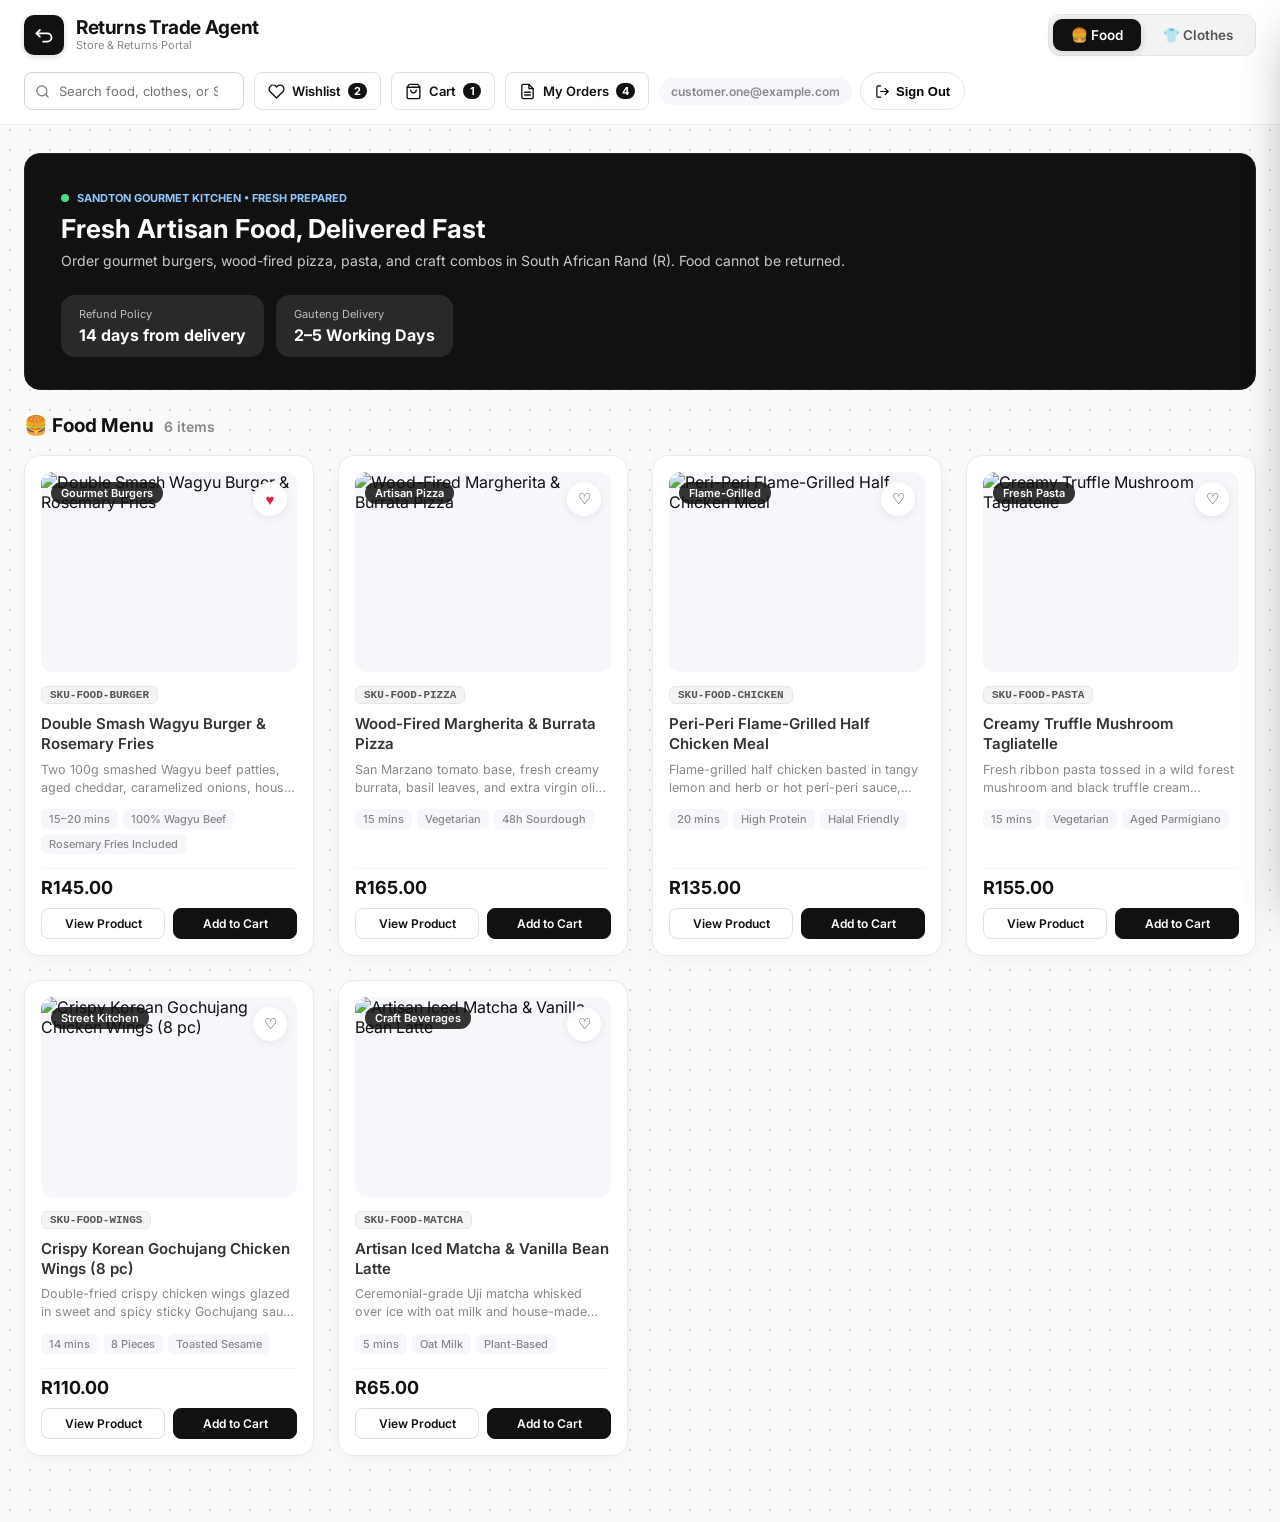
==== commit 7c259ec8: "Rename the product and stop returns of food The customer-facing name is Returns Trade Agent. The ord" ====
--- a/frontend/dashboard.html
+++ b/frontend/dashboard.html
@@ -3,7 +3,7 @@
 <head>
   <meta charset="UTF-8" />
   <meta name="viewport" content="width=device-width, initial-scale=1.0" />
-  <title>Refund — Storefront &amp; Checkout</title>
+  <title>Returns Trade Agent — Store</title>
   <!-- Inter Font -->
   <link rel="preconnect" href="https://fonts.googleapis.com" />
   <link rel="preconnect" href="https://fonts.gstatic.com" crossorigin />
@@ -19,7 +19,7 @@
   <header class="site-header">
     <div class="header-inner">
       <!-- Left: Refund Logo & Brand -->
-      <a href="store.html" class="brand-link" aria-label="Refund Store Home">
+      <a href="store.html" class="brand-link" aria-label="Returns Trade Agent home">
         <div class="app-logo" aria-hidden="true">
           <svg width="20" height="20" viewBox="0 0 24 24" fill="none" xmlns="http://www.w3.org/2000/svg">
             <path d="M3 10H16C18.7614 10 21 12.2386 21 15C21 17.7614 18.7614 20 16 20H11" stroke="white" stroke-width="2.2" stroke-linecap="round" stroke-linejoin="round"/>
@@ -27,7 +27,7 @@
           </svg>
         </div>
         <div class="brand-text">
-          <span class="brand-name">Refund</span>
+          <span class="brand-name">Returns Trade Agent</span>
           <span class="brand-tag">Store &amp; Returns Portal</span>
         </div>
       </a>
@@ -132,13 +132,13 @@
         </div>
         <h1 id="hero-title" class="hero-title">Fresh Artisan Food, Delivered Fast</h1>
         <p id="hero-subtitle" class="hero-subtitle">
-          Every order is backed by our 14-day return window, measured from delivery. Switch between 🍔 Food and 👕 Clothes above.
+          Delivered items can be returned within 14 days. Sale items and food cannot be returned. Switch between 🍔 Food and 👕 Clothes above.
         </p>
       </div>
       <div class="hero-stats">
         <div class="stat-pill">
           <span class="stat-label">Refund Policy</span>
-          <strong class="stat-value">7 Days (Proof of Payment)</strong>
+          <strong class="stat-value">14 days from delivery</strong>
         </div>
         <div class="stat-pill">
           <span class="stat-label">Gauteng Delivery</span>
--- a/frontend/store.css
+++ b/frontend/store.css
@@ -47,6 +47,7 @@
   --info-text: #1d4ed8;
 }
 
+/* Beats author display rules (for example display:flex) so [hidden] stays hidden. */
 [hidden] {
   display: none !important;
 }
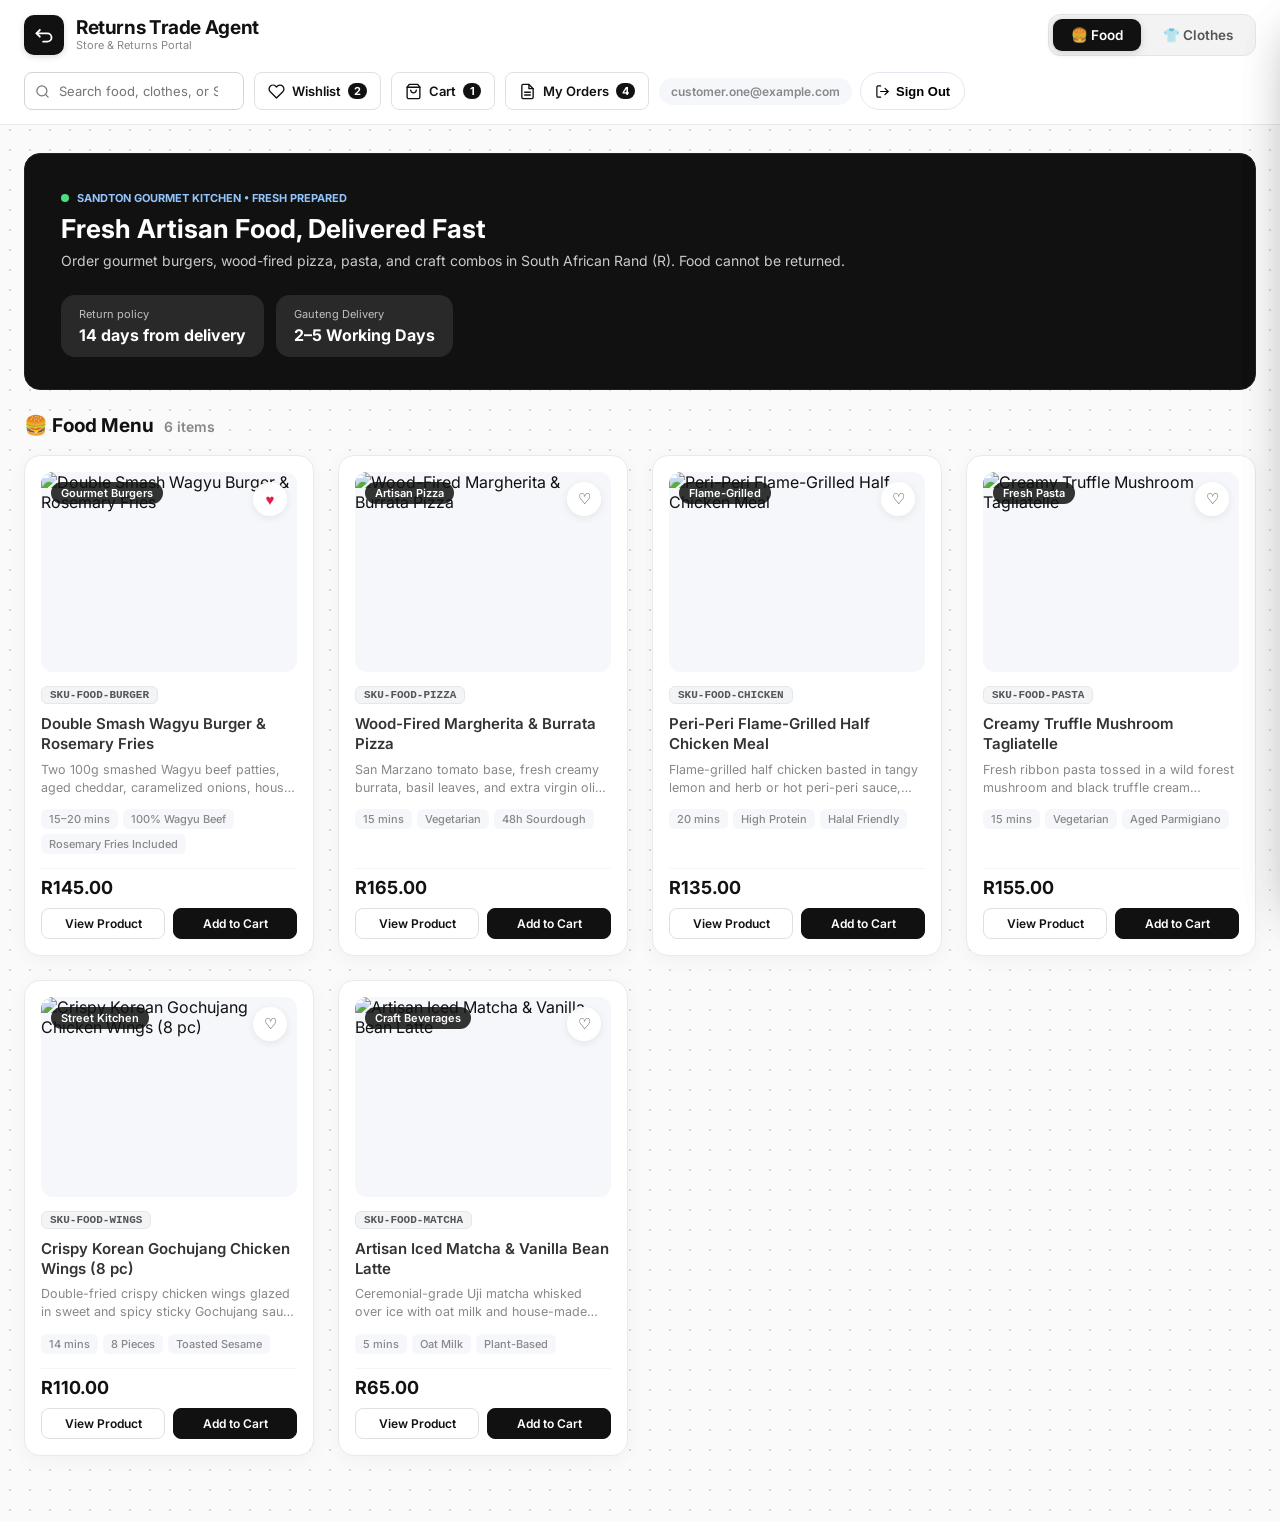
==== commit b631c90e: "Remove the browser Grok key and cast eligibility text The return screen no longer asks for an API ke" ====
--- a/frontend/dashboard.html
+++ b/frontend/dashboard.html
@@ -137,7 +137,7 @@
       </div>
       <div class="hero-stats">
         <div class="stat-pill">
-          <span class="stat-label">Refund Policy</span>
+          <span class="stat-label">Return policy</span>
           <strong class="stat-value">14 days from delivery</strong>
         </div>
         <div class="stat-pill">
@@ -297,7 +297,7 @@
               <span class="demo-mode-badge">Demo Checkout • South African Rand (R)</span>
             </div>
             <h2 id="checkout-modal-title" class="modal-title">Select Payment Method</h2>
-            <p class="modal-subtitle">Saves to <code class="inline-code">public.orders</code> &amp; <code class="inline-code">public.order_items</code></p>
+            <p class="modal-subtitle">Places the order on your account. New orders start as pending.</p>
           </div>
           <button type="button" class="icon-close-btn" id="close-checkout-btn" aria-label="Close Checkout">
             <svg width="18" height="18" viewBox="0 0 24 24" fill="none" stroke="currentColor" stroke-width="2" stroke-linecap="round" stroke-linejoin="round"><line x1="18" y1="6" x2="6" y2="18"></line><line x1="6" y1="6" x2="18" y2="18"></line></svg>
@@ -436,7 +436,7 @@
 
         <div class="confirm-demo-pill">Payment Successful — Demo Mode</div>
         <h2 class="confirm-title">Order Confirmed!</h2>
-        <p class="confirm-subtitle">Saved to <code class="inline-code">public.orders</code> &amp; ready for tracking or AI refund evaluation.</p>
+        <p class="confirm-subtitle" id="confirm-save-note">Order placed.</p>
 
         <!-- Receipt Box -->
         <div class="receipt-box">
